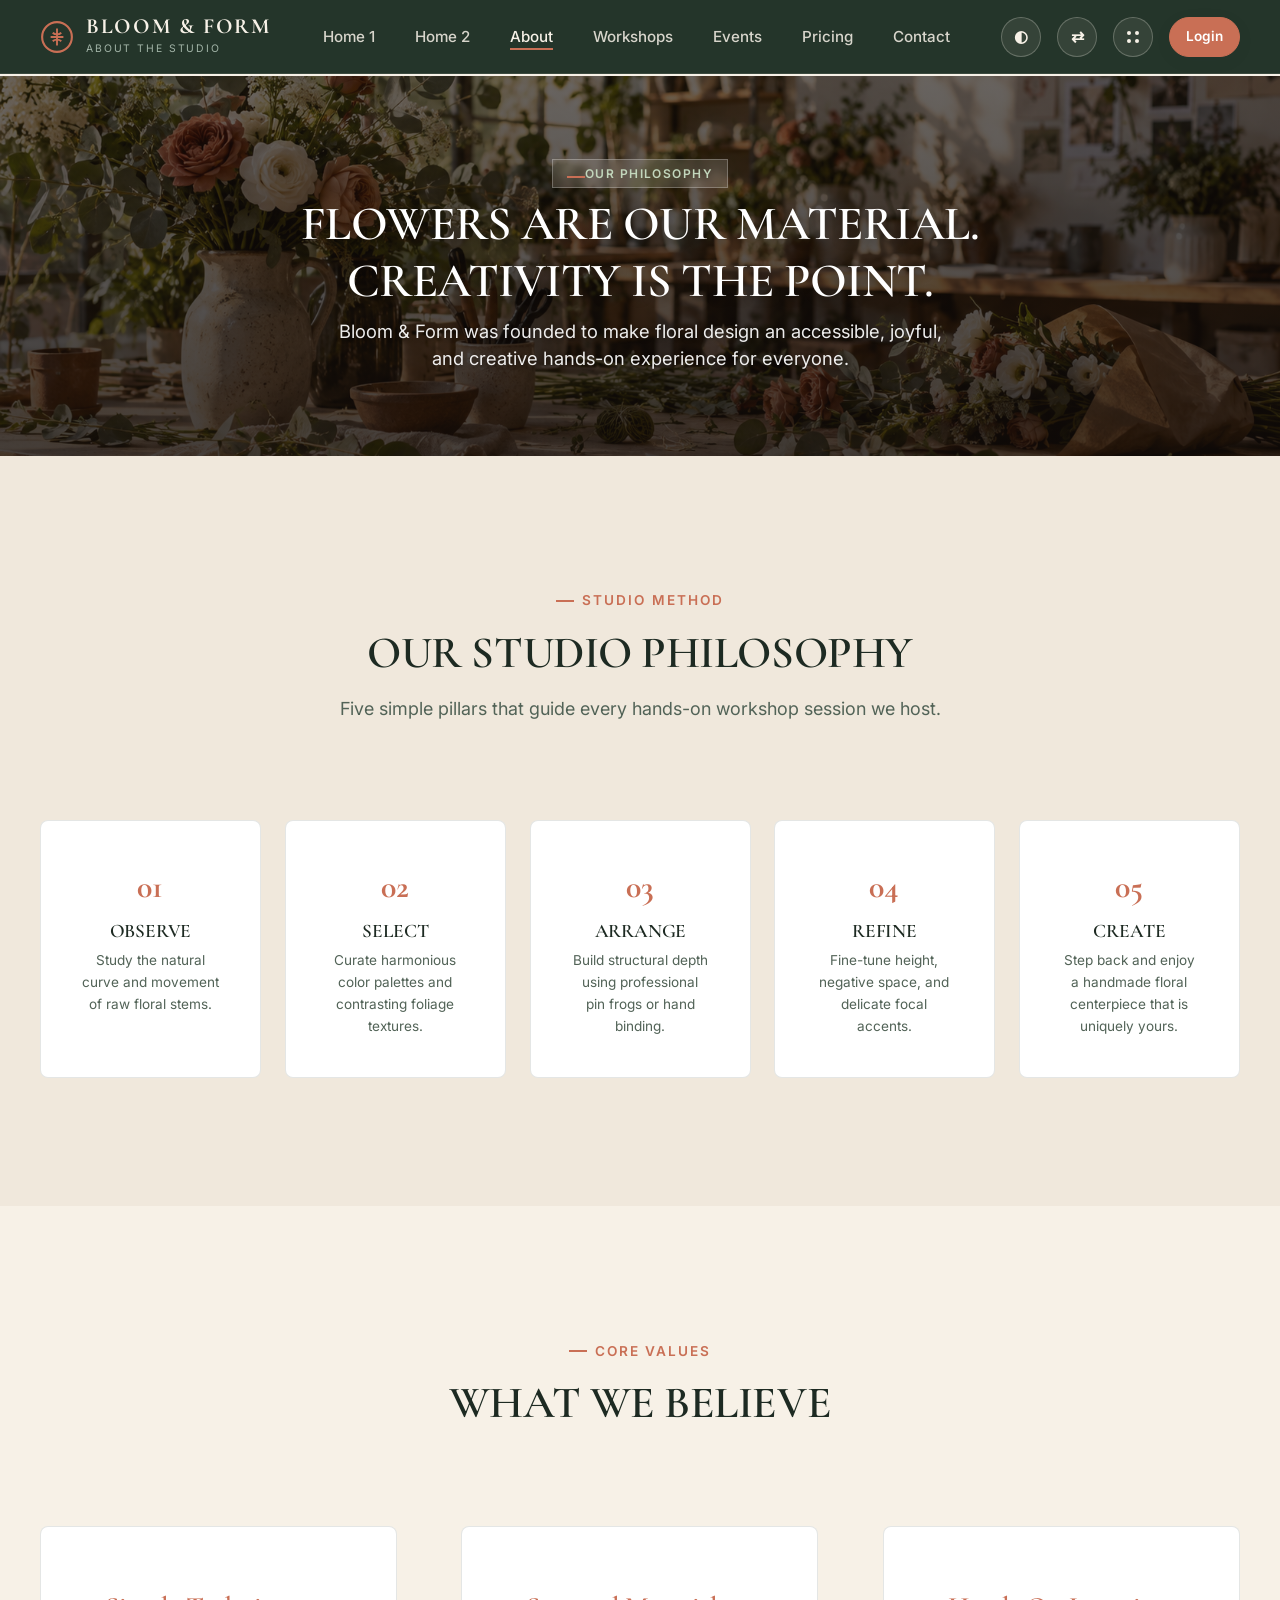
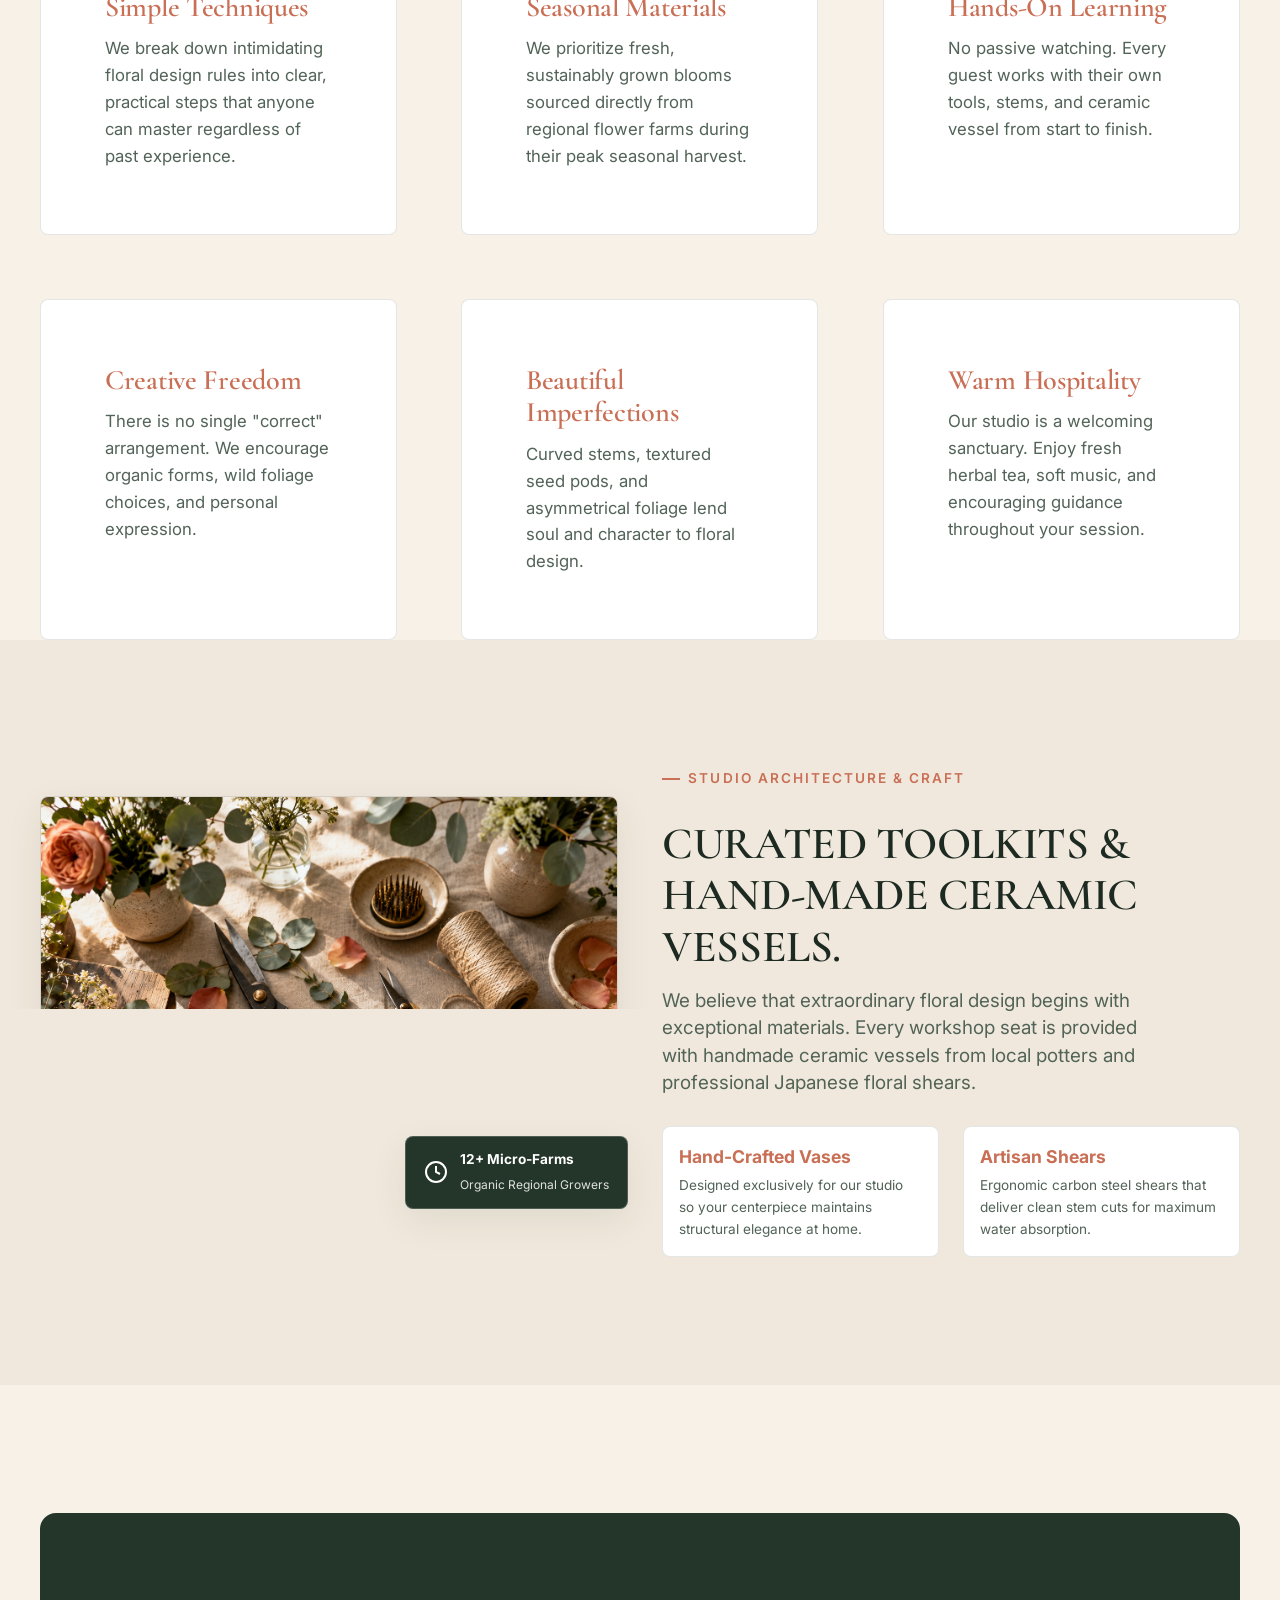
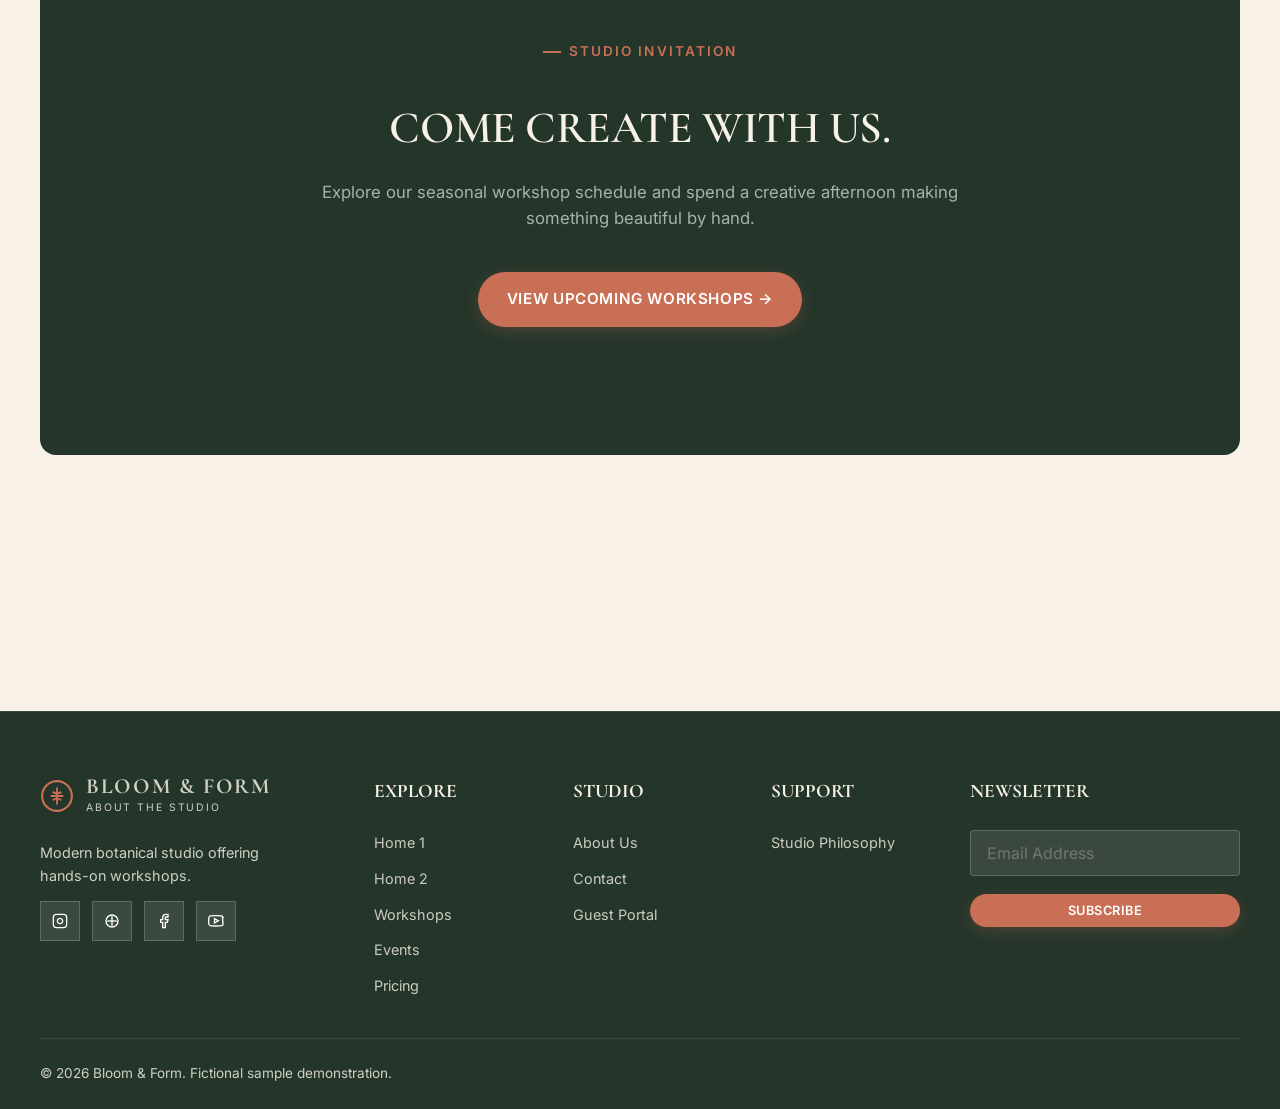
==== about.html @ cdd3ffc9 "Add Bloom & Form Floral Workshop project code" ====
<!DOCTYPE html>
<html lang="en" data-theme="light" dir="ltr">
<head>
  <meta charset="UTF-8">
  <meta name="viewport" content="width=device-width, initial-scale=1.0">
  <title>About Bloom & Form | Floral Design Studio</title>
  <meta name="description" content="Learn about Bloom & Form studio philosophy, our focus on seasonal materials, hands-on floral design, and creative mindfulness.">
  <link rel="icon" type="image/svg+xml" href="assets/images/favicon.svg">
  <link rel="stylesheet" href="assets/css/style.css">
</head>
<body>

  <!-- NAVBAR -->
  <header class="navbar">
    <div class="container nav-container">
      <a href="index.html" class="brand-logo">
        <svg class="logo-icon" viewBox="0 0 32 32" fill="none" xmlns="http://www.w3.org/2000/svg">
          <circle cx="16" cy="16" r="14" stroke="currentColor" stroke-width="2"/>
          <path d="M16 8V24M10 16H22M12 12C14 14 18 14 20 12M12 20C14 18 18 18 20 20" stroke="currentColor" stroke-width="1.8"/>
        </svg>
        <div class="brand-text"><span class="brand-name">BLOOM & FORM</span><span class="brand-descriptor">ABOUT THE STUDIO</span></div>
      </a>

      <nav>
        <ul class="nav-links">
          <li><a href="index.html" class="nav-link">Home 1</a></li>
          <li><a href="index2.html" class="nav-link">Home 2</a></li>
          <li><a href="about.html" class="nav-link active">About</a></li>
          <li><a href="upcoming-workshops.html" class="nav-link">Workshops</a></li>
          <li><a href="events.html" class="nav-link">Events</a></li>
          <li><a href="pricing.html" class="nav-link">Pricing</a></li>
          <li><a href="contact.html" class="nav-link">Contact</a></li>
        </ul>
      </nav>

      <div class="nav-actions">
        <button class="ctrl-btn js-theme-toggle" aria-label="Toggle Theme" title="Toggle Theme">
          <span>◐</span>
        </button>
        <button class="ctrl-btn js-rtl-toggle" aria-label="Toggle Direction" title="Toggle Direction">
          <span>⇄</span>
        </button>
        <a href="dashboard.html" class="ctrl-btn" aria-label="Dashboard" title="Dashboard">
          <svg width="16" height="16" viewBox="0 0 24 24" fill="currentColor"><circle cx="6" cy="6" r="3"/><circle cx="18" cy="6" r="3"/><circle cx="6" cy="18" r="3"/><circle cx="18" cy="18" r="3"/></svg>
        </a>
        <a href="login.html" class="nav-primary-cta" title="Login">
          <span>Login</span>
        </a>
      </div>

      <button class="mobile-hamburger" aria-label="Open Mobile Menu"><svg viewBox="0 0 24 24" fill="none" stroke="currentColor" stroke-width="2"><path d="M4 6h16M4 12h16M4 18h16"/></svg></button>
    </div>
  </header>

  <!-- MOBILE DRAWER -->
  <div class="mobile-drawer">
    <div class="drawer-header">
      <div class="brand-text"><span class="brand-name">BLOOM & FORM</span><span class="brand-descriptor">FLORAL WORKSHOPS</span></div>
      <button class="drawer-close-btn">✕</button>
    </div>
    <ul class="mobile-drawer-links">
      <li><a href="index.html" class="mobile-drawer-link">Home 1</a></li>
      <li><a href="index2.html" class="mobile-drawer-link">Home 2</a></li>
      <li><a href="about.html" class="mobile-drawer-link active">About</a></li>
      <li><a href="upcoming-workshops.html" class="mobile-drawer-link">Workshops</a></li>
      <li><a href="events.html" class="mobile-drawer-link">Events</a></li>
      <li><a href="pricing.html" class="mobile-drawer-link">Pricing</a></li>
      <li><a href="contact.html" class="mobile-drawer-link">Contact</a></li>
    </ul>
    <div class="drawer-controls">
      <a href="login.html" class="nav-primary-cta" style="width: 100%; text-align: center;">
        <span>Login</span>
      </a>
      <div class="ctrl-group">
        <button class="ctrl-btn js-theme-toggle" aria-label="Toggle Theme" title="Toggle Theme"><span>◐</span></button>
        <button class="ctrl-btn js-rtl-toggle" aria-label="Toggle Direction" title="Toggle Direction"><span>⇄</span></button>
        <a href="dashboard.html" class="ctrl-btn" aria-label="Dashboard" title="Dashboard">
          <svg width="16" height="16" viewBox="0 0 24 24" fill="currentColor"><circle cx="6" cy="6" r="3"/><circle cx="18" cy="6" r="3"/><circle cx="6" cy="18" r="3"/><circle cx="18" cy="18" r="3"/></svg>
        </a>
      </div>
    </div>
  </div>

  <main>
    <!-- SECTION 01 — HERO -->
    <section class="inner-hero" style="background-image: url('assets/images/1.png');">
      <div class="container">
        <span class="section-tag">OUR PHILOSOPHY</span>
        <h1>FLOWERS ARE OUR MATERIAL.<br>CREATIVITY IS THE POINT.</h1>
        <p>
          Bloom & Form was founded to make floral design an accessible, joyful, and creative hands-on experience for everyone.
        </p>
      </div>
    </section>

    <!-- SECTION 02 — STUDIO PHILOSOPHY PROCESS -->
    <section class="section-padding" style="background-color: var(--bg-surface-elevated);">
      <div class="container">
        <div class="section-header center-align">
          <span class="section-tag">STUDIO METHOD</span>
          <h2>OUR STUDIO PHILOSOPHY</h2>
          <p>Five simple pillars that guide every hands-on workshop session we host.</p>
        </div>

        <div class="grid-5" style="margin-top: var(--space-xl);">
          <div class="hover-petal-card" style="background: var(--bg-surface); padding: var(--space-lg); border-radius: var(--radius-md); text-align: center; border: 1px solid var(--border-color);">
            <div style="font-family: var(--font-serif); font-size: 2rem; color: var(--terracotta-bloom); font-weight: bold;">01</div>
            <h4 style="margin-block: 8px;">OBSERVE</h4>
            <p style="font-size: 0.85rem;">Study the natural curve and movement of raw floral stems.</p>
          </div>

          <div class="hover-petal-card" style="background: var(--bg-surface); padding: var(--space-lg); border-radius: var(--radius-md); text-align: center; border: 1px solid var(--border-color);">
            <div style="font-family: var(--font-serif); font-size: 2rem; color: var(--terracotta-bloom); font-weight: bold;">02</div>
            <h4 style="margin-block: 8px;">SELECT</h4>
            <p style="font-size: 0.85rem;">Curate harmonious color palettes and contrasting foliage textures.</p>
          </div>

          <div class="hover-petal-card" style="background: var(--bg-surface); padding: var(--space-lg); border-radius: var(--radius-md); text-align: center; border: 1px solid var(--border-color);">
            <div style="font-family: var(--font-serif); font-size: 2rem; color: var(--terracotta-bloom); font-weight: bold;">03</div>
            <h4 style="margin-block: 8px;">ARRANGE</h4>
            <p style="font-size: 0.85rem;">Build structural depth using professional pin frogs or hand binding.</p>
          </div>

          <div class="hover-petal-card" style="background: var(--bg-surface); padding: var(--space-lg); border-radius: var(--radius-md); text-align: center; border: 1px solid var(--border-color);">
            <div style="font-family: var(--font-serif); font-size: 2rem; color: var(--terracotta-bloom); font-weight: bold;">04</div>
            <h4 style="margin-block: 8px;">REFINE</h4>
            <p style="font-size: 0.85rem;">Fine-tune height, negative space, and delicate focal accents.</p>
          </div>

          <div class="hover-petal-card" style="background: var(--bg-surface); padding: var(--space-lg); border-radius: var(--radius-md); text-align: center; border: 1px solid var(--border-color);">
            <div style="font-family: var(--font-serif); font-size: 2rem; color: var(--terracotta-bloom); font-weight: bold;">05</div>
            <h4 style="margin-block: 8px;">CREATE</h4>
            <p style="font-size: 0.85rem;">Step back and enjoy a handmade floral centerpiece that is uniquely yours.</p>
          </div>
        </div>
      </div>
    </section>

    <!-- SECTION 03 — WHAT WE BELIEVE -->
    <section class="section-padding">
      <div class="container">
        <div class="section-header center-align">
          <span class="section-tag">CORE VALUES</span>
          <h2>WHAT WE BELIEVE</h2>
        </div>

        <div class="grid-3">
          <div class="hover-petal-card" style="background: var(--bg-surface); padding: var(--space-xl); border-radius: var(--radius-md); border: 1px solid var(--border-color);">
            <h3 style="color: var(--terracotta-bloom); margin-bottom: 12px;">Simple Techniques</h3>
            <p>We break down intimidating floral design rules into clear, practical steps that anyone can master regardless of past experience.</p>
          </div>

          <div class="hover-petal-card" style="background: var(--bg-surface); padding: var(--space-xl); border-radius: var(--radius-md); border: 1px solid var(--border-color);">
            <h3 style="color: var(--terracotta-bloom); margin-bottom: 12px;">Seasonal Materials</h3>
            <p>We prioritize fresh, sustainably grown blooms sourced directly from regional flower farms during their peak seasonal harvest.</p>
          </div>

          <div class="hover-petal-card" style="background: var(--bg-surface); padding: var(--space-xl); border-radius: var(--radius-md); border: 1px solid var(--border-color);">
            <h3 style="color: var(--terracotta-bloom); margin-bottom: 12px;">Hands-On Learning</h3>
            <p>No passive watching. Every guest works with their own tools, stems, and ceramic vessel from start to finish.</p>
          </div>

          <div class="hover-petal-card" style="background: var(--bg-surface); padding: var(--space-xl); border-radius: var(--radius-md); border: 1px solid var(--border-color);">
            <h3 style="color: var(--terracotta-bloom); margin-bottom: 12px;">Creative Freedom</h3>
            <p>There is no single "correct" arrangement. We encourage organic forms, wild foliage choices, and personal expression.</p>
          </div>

          <div class="hover-petal-card" style="background: var(--bg-surface); padding: var(--space-xl); border-radius: var(--radius-md); border: 1px solid var(--border-color);">
            <h3 style="color: var(--terracotta-bloom); margin-bottom: 12px;">Beautiful Imperfections</h3>
            <p>Curved stems, textured seed pods, and asymmetrical foliage lend soul and character to floral design.</p>
          </div>

          <div class="hover-petal-card" style="background: var(--bg-surface); padding: var(--space-xl); border-radius: var(--radius-md); border: 1px solid var(--border-color);">
            <h3 style="color: var(--terracotta-bloom); margin-bottom: 12px;">Warm Hospitality</h3>
            <p>Our studio is a welcoming sanctuary. Enjoy fresh herbal tea, soft music, and encouraging guidance throughout your session.</p>
          </div>
        </div>
      </div>
    <!-- ABOUT UNIQUE SECTION — ARTISAN TOOLKIT & LOCAL HARVEST LAB -->
    <section class="section-padding" style="background-color: var(--bg-surface-elevated);">
      <div class="container hero-grid" style="align-items: center;">
        <div class="hero-image-wrapper" style="position: relative;">
          <div class="hero-image-frame image-leaf-container hover-petal-card">
            <img src="assets/images/2.png" alt="Botanical artisan toolkit and ceramics">
          </div>
          <div class="hero-badge-float float-badge-anim" style="bottom: 20px; top: auto; inset-inline-end: -10px; inset-inline-start: auto; background: var(--botanical-deep); color: #FFF; border: 1px solid rgba(255,255,255,0.2);">
            <svg width="24" height="24" viewBox="0 0 24 24" fill="none" stroke="currentColor" stroke-width="2"><circle cx="12" cy="12" r="10"/><path d="M12 6v6l4 2"/></svg>
            <div>
              <strong style="display: block; font-size: 0.85rem;">12+ Micro-Farms</strong>
              <span style="font-size: 0.75rem; opacity: 0.85;">Organic Regional Growers</span>
            </div>
          </div>
        </div>
        <div class="hero-content">
          <span class="section-tag" style="color: var(--terracotta-bloom);">STUDIO ARCHITECTURE & CRAFT</span>
          <h2>CURATED TOOLKITS & HAND-MADE CERAMIC VESSELS.</h2>
          <p class="hero-supporting">
            We believe that extraordinary floral design begins with exceptional materials. Every workshop seat is provided with handmade ceramic vessels from local potters and professional Japanese floral shears.
          </p>
          <div style="display: grid; grid-template-columns: 1fr 1fr; gap: var(--space-md); margin-top: var(--space-sm);">
            <div style="background: var(--bg-surface); padding: 16px; border-radius: var(--radius-md); border: 1px solid var(--border-color);" class="hover-petal-card">
              <strong style="color: var(--terracotta-bloom); font-size: 1.1rem; display: block; margin-bottom: 4px;">Hand-Crafted Vases</strong>
              <p style="font-size: 0.85rem; margin: 0;">Designed exclusively for our studio so your centerpiece maintains structural elegance at home.</p>
            </div>
            <div style="background: var(--bg-surface); padding: 16px; border-radius: var(--radius-md); border: 1px solid var(--border-color);" class="hover-petal-card">
              <strong style="color: var(--terracotta-bloom); font-size: 1.1rem; display: block; margin-bottom: 4px;">Artisan Shears</strong>
              <p style="font-size: 0.85rem; margin: 0;">Ergonomic carbon steel shears that deliver clean stem cuts for maximum water absorption.</p>
            </div>
          </div>
        </div>
      </div>
    </section>

    <!-- SECTION 04 — CTA -->
    <section class="section-padding">
      <div class="container">
        <div class="final-cta-section">
          <div class="final-cta-content">
            <span class="section-tag" style="color: var(--terracotta-bloom);">STUDIO INVITATION</span>
            <h2>COME CREATE WITH US.</h2>
            <p>Explore our seasonal workshop schedule and spend a creative afternoon making something beautiful by hand.</p>
            <a href="upcoming-workshops.html" class="btn btn-primary" style="margin-top: var(--space-sm);">
              VIEW UPCOMING WORKSHOPS →
            </a>
          </div>
        </div>
      </div>
    </section>
  </main>

  <!-- FOOTER -->
  <footer class="footer">
    <div class="container">
      <div class="footer-grid">
        <div class="footer-col">
          <a href="index.html" class="brand-logo" style="margin-bottom: var(--space-md);">
            <svg class="logo-icon" viewBox="0 0 32 32" fill="none" xmlns="http://www.w3.org/2000/svg">
              <circle cx="16" cy="16" r="14" stroke="currentColor" stroke-width="2"/>
              <path d="M16 8V24M10 16H22M12 12C14 14 18 14 20 12M12 20C14 18 18 18 20 20" stroke="currentColor" stroke-width="1.8"/>
            </svg>
            <div class="brand-text"><span class="brand-name">BLOOM & FORM</span><span class="brand-descriptor">ABOUT THE STUDIO</span></div>
          </a>
          <p style="color: var(--text-inverse-muted); font-size: 0.9rem; margin-bottom: 14px;">Modern botanical studio offering hands-on workshops.</p>
          <div class="social-links-grid">
            <a href="#" class="social-icon-btn" aria-label="Instagram" title="Instagram" style="background: rgba(255,255,255,0.1); border-color: rgba(255,255,255,0.2); color: #fff;">
              <svg width="16" height="16" viewBox="0 0 24 24" fill="none" stroke="currentColor" stroke-width="2"><rect x="2" y="2" width="20" height="20" rx="5" ry="5"/><path d="M16 11.37A4 4 0 1 1 12.63 8 4 4 0 0 1 16 11.37z"/><line x1="17.5" y1="6.5" x2="17.51" y2="6.5"/></svg>
            </a>
            <a href="#" class="social-icon-btn" aria-label="Pinterest" title="Pinterest" style="background: rgba(255,255,255,0.1); border-color: rgba(255,255,255,0.2); color: #fff;">
              <svg width="16" height="16" viewBox="0 0 24 24" fill="none" stroke="currentColor" stroke-width="2"><line x1="12" y1="5" x2="12" y2="19"/><path d="M5 12h14"/><circle cx="12" cy="12" r="9"/></svg>
            </a>
            <a href="#" class="social-icon-btn" aria-label="Facebook" title="Facebook" style="background: rgba(255,255,255,0.1); border-color: rgba(255,255,255,0.2); color: #fff;">
              <svg width="16" height="16" viewBox="0 0 24 24" fill="none" stroke="currentColor" stroke-width="2"><path d="M18 2h-3a5 5 0 0 0-5 5v3H7v4h3v8h4v-8h3l1-4h-4V7a1 1 0 0 1 1-1h3z"/></svg>
            </a>
            <a href="#" class="social-icon-btn" aria-label="YouTube" title="YouTube" style="background: rgba(255,255,255,0.1); border-color: rgba(255,255,255,0.2); color: #fff;">
              <svg width="16" height="16" viewBox="0 0 24 24" fill="none" stroke="currentColor" stroke-width="2"><path d="M22.54 6.42a2.78 2.78 0 0 0-1.94-2C18.88 4 12 4 12 4s-6.88 0-8.6.46a2.78 2.78 0 0 0-1.94 2A29 29 0 0 0 1 11.75a29 29 0 0 0 .46 5.33A2.78 2.78 0 0 0 3.4 19c1.72.46 8.6.46 8.6.46s6.88 0 8.6-.46a2.78 2.78 0 0 0 1.94-2 29 29 0 0 0-.46-5.25 29 29 0 0 0-.46-5.33z"/><polygon points="9.75 15.02 15.5 11.75 9.75 8.48 9.75 15.02"/></svg>
            </a>
          </div>
        </div>
        <div class="footer-col">
          <h5>EXPLORE</h5>
          <ul class="footer-links">
            <li><a href="index.html">Home 1</a></li>
            <li><a href="index2.html">Home 2</a></li>
            <li><a href="upcoming-workshops.html">Workshops</a></li>
            <li><a href="events.html">Events</a></li>
            <li><a href="pricing.html">Pricing</a></li>
          </ul>
        </div>
        <div class="footer-col">
          <h5>STUDIO</h5>
          <ul class="footer-links">
            <li><a href="about.html">About Us</a></li>
            <li><a href="contact.html">Contact</a></li>
            <li><a href="login.html">Guest Portal</a></li>
          </ul>
        </div>
        <div class="footer-col">
          <h5>SUPPORT</h5>
          <ul class="footer-links">
            <li><a href="about.html">Studio Philosophy</a></li>
          </ul>
        </div>
        <div class="footer-col">
          <h5>NEWSLETTER</h5>
          <form class="newsletter-form" onsubmit="event.preventDefault(); showToast('Subscribed!');">
            <input type="email" class="form-control" placeholder="Email Address" required style="background: rgba(247,241,231,0.1); color: var(--petal-cream); border-color: rgba(247,241,231,0.2);">
            <button type="submit" class="btn btn-primary" style="padding: 8px 16px; margin-top: 8px; font-size: 0.8rem;">SUBSCRIBE</button>
          </form>
        </div>
      </div>
      <div class="footer-bottom">
        <span>© 2026 Bloom & Form. Fictional sample demonstration.</span>
      </div>
    </div>
  </footer>

  <script src="assets/js/main.js"></script>
</body>
</html>
---- assets/css/style.css ----
/* ==========================================================================
   BLOOM & FORM — FLORAL DESIGN WORKSHOPS
   Public Website Stylesheet (assets/css/style.css)
   Colors:
     Botanical Deep:   #24352A
     Petal Cream:      #F7F1E7
     Terracotta Bloom: #C96F55
   ========================================================================== */

@import url('https://fonts.googleapis.com/css2?family=Cormorant+Garamond:ital,wght@0,400;0,500;0,600;0,700;1,400;1,600&family=Inter:wght@300;400;500;600;700&display=swap');

:root {
  /* Brand Core Palette (Max 3 Primary Colors) */
  --botanical-deep: #24352A;
  --petal-cream: #F7F1E7;
  --terracotta-bloom: #C96F55;
  --terracotta-hover: #b55d44;
  --terracotta-light: rgba(201, 111, 85, 0.12);

  /* Light Theme Defaults */
  --bg-primary: var(--petal-cream);
  --bg-surface: #FFFFFF;
  --bg-surface-elevated: #F0E8DC;
  --bg-dark-section: var(--botanical-deep);
  --text-main: #1D2A22;
  --text-muted: #526357;
  --text-inverse: var(--petal-cream);
  --text-inverse-muted: #A3B5A8;
  --border-color: rgba(36, 53, 42, 0.12);
  --border-focus: var(--terracotta-bloom);
  --hero-bg-overlay-1: rgba(247, 241, 231, 0.45);
  --hero-bg-overlay-2: rgba(247, 241, 231, 0.70);

  /* Typography */
  --font-serif: 'Cormorant Garamond', Georgia, serif;
  --font-sans: 'Inter', -apple-system, BlinkMacSystemFont, sans-serif;

  /* Global Spacing Token System */
  --space-xs: 8px;
  --space-sm: 16px;
  --space-md: 24px;
  --space-lg: 40px;
  --space-xl: 64px;
  --space-2xl: 96px;
  --space-3xl: 128px;

  /* Container Math */
  --container-max: 1320px;
  --container-pad: 40px;

  /* Transitions & Shadows */
  --transition-fast: 0.2s cubic-bezier(0.16, 1, 0.3, 1);
  --transition-smooth: 0.4s cubic-bezier(0.16, 1, 0.3, 1);
  --transition-spring: 0.5s cubic-bezier(0.34, 1.56, 0.64, 1);
  --shadow-sm: 0 4px 20px rgba(36, 53, 42, 0.04);
  --shadow-md: 0 12px 36px rgba(36, 53, 42, 0.08);
  --shadow-lg: 0 24px 60px rgba(36, 53, 42, 0.12);

  /* Radius */
  --radius-sm: 4px;
  --radius-md: 8px;
  --radius-lg: 16px;
  --radius-pill: 9999px;
}

/* Dark Theme Overrides */
[data-theme="dark"] {
  --bg-primary: #17231B;
  --bg-surface: #1E2E24;
  --bg-surface-elevated: #283C2F;
  --bg-dark-section: #111A14;
  --text-main: #F2ECE1;
  --text-muted: #9BB0A1;
  --text-inverse: #17231B;
  --text-inverse-muted: #C5D8CC;
  --border-color: rgba(247, 241, 231, 0.14);
}

/* Reset & Box Sizing */
*, *::before, *::after {
  box-sizing: border-box;
  margin: 0;
  padding: 0;
}

html {
  scroll-behavior: smooth;
  font-size: 16px;
  -webkit-text-size-adjust: 100%;
  overflow-x: hidden !important;
  width: 100%;
  max-width: 100%;
}

body {
  font-family: var(--font-sans);
  background-color: var(--bg-primary);
  color: var(--text-main);
  line-height: 1.6;
  overflow-x: hidden !important;
  width: 100%;
  max-width: 100%;
  position: relative;
  transition: background-color var(--transition-smooth), color var(--transition-smooth);
  -webkit-font-smoothing: antialiased;
  padding-top: 76px;
}

body.login-page-body,
body.dashboard-body {
  padding-top: 0 !important;
}

/* Reduced Motion */
@media (prefers-reduced-motion: reduce) {
  *, *::before, *::after {
    animation-duration: 0.01ms !important;
    animation-iteration-count: 1 !important;
    transition-duration: 0.01ms !important;
    scroll-behavior: auto !important;
  }
}

/* ==========================================================================
   GLOBAL CONTAINER & LAYOUT
   ========================================================================== */

.container {
  max-width: var(--container-max);
  width: calc(100% - 80px);
  margin-inline: auto;
}

@media (max-width: 1024px) {
  .container {
    width: calc(100% - 48px);
  }
}

@media (max-width: 480px) {
  .container {
    width: calc(100% - 32px);
  }
}

/* Typography Base */
h1, h2, h3, h4, .serif-font {
  font-family: var(--font-serif);
  font-weight: 600;
  line-height: 1.15;
  letter-spacing: -0.01em;
}

h1 { font-size: clamp(2.25rem, 5vw, 4.5rem); }
h2 { font-size: clamp(1.85rem, 3.5vw, 3.25rem); }
h3 { font-size: clamp(1.35rem, 2.2vw, 2rem); }
h4 { font-size: clamp(1.1rem, 1.5vw, 1.4rem); }

p {
  color: var(--text-muted);
  font-size: 1.05rem;
}

a {
  color: inherit;
  text-decoration: none;
}

img {
  max-width: 100%;
  height: auto;
  display: block;
  object-fit: cover;
}

/* Section Wrapper */
.section-padding {
  padding-block: var(--space-3xl);
}

@media (max-width: 768px) {
  .section-padding {
    padding-block: var(--space-xl);
  }
}

/* Section Header Component */
.section-header {
  margin-bottom: var(--space-2xl);
  max-width: 680px;
}

.section-header.center-align {
  margin-inline: auto;
  text-align: center;
}

.section-tag {
  display: inline-flex;
  align-items: center;
  gap: var(--space-xs);
  color: var(--terracotta-bloom);
  font-family: var(--font-sans);
  font-size: 0.85rem;
  font-weight: 600;
  text-transform: uppercase;
  letter-spacing: 0.15em;
  margin-bottom: var(--space-sm);
}

.section-tag::before {
  content: "";
  display: inline-block;
  width: 18px;
  height: 2px;
  background-color: var(--terracotta-bloom);
}

.section-header p {
  margin-top: var(--space-sm);
  font-size: 1.125rem;
}

/* ==========================================================================
   RESPONSIVE GRID UTILITIES
   ========================================================================== */

.grid-2 {
  display: grid;
  grid-template-columns: repeat(2, 1fr);
  gap: var(--space-xl);
}

.grid-3 {
  display: grid;
  grid-template-columns: repeat(3, 1fr);
  gap: var(--space-xl);
}

.grid-4 {
  display: grid;
  grid-template-columns: repeat(4, 1fr);
  gap: var(--space-lg);
}

.grid-5 {
  display: grid;
  grid-template-columns: repeat(5, 1fr);
  gap: var(--space-md);
}

/* Tablet Viewports (601px - 1024px) */
@media (min-width: 601px) and (max-width: 1024px) {
  .grid-2,
  .grid-3,
  .grid-4,
  .grid-5,
  .workshops-grid,
  .events-grid,
  .features-grid,
  .pricing-grid,
  .team-grid,
  .palette-grid {
    display: grid !important;
    grid-template-columns: repeat(2, 1fr) !important;
    gap: var(--space-xl) !important;
  }

  /* Centered leftover odd card rule with identical sizing across all public pages */
  .grid-2 > *:last-child:nth-child(odd),
  .grid-3 > *:last-child:nth-child(odd),
  .grid-4 > *:last-child:nth-child(odd),
  .grid-5 > *:last-child:nth-child(odd),
  .workshops-grid > *:last-child:nth-child(odd),
  .events-grid > *:last-child:nth-child(odd),
  .features-grid > *:last-child:nth-child(odd),
  .pricing-grid > *:last-child:nth-child(odd),
  .team-grid > *:last-child:nth-child(odd),
  .palette-grid > *:last-child:nth-child(odd) {
    grid-column: 1 / -1 !important;
    width: calc(50% - (var(--space-xl, 24px) / 2)) !important;
    max-width: calc(50% - (var(--space-xl, 24px) / 2)) !important;
    margin-inline: auto !important;
    justify-self: center !important;
  }
}

/* Small Mobile Only Viewports (<= 600px) */
@media (max-width: 600px) {
  .grid-2,
  .grid-3,
  .grid-4,
  .grid-5,
  .workshops-grid,
  .events-grid,
  .features-grid,
  .pricing-grid,
  .team-grid {
    display: grid !important;
    grid-template-columns: 1fr !important;
    gap: var(--space-md) !important;
  }

  .grid-2 > *,
  .grid-3 > *,
  .grid-4 > *,
  .grid-5 > *,
  .workshops-grid > *,
  .events-grid > *,
  .features-grid > *,
  .pricing-grid > *,
  .team-grid > * {
    grid-column: auto !important;
    max-width: 100% !important;
    width: 100% !important;
    margin-inline: 0 !important;
  }
}


/* ==========================================================================
   UNIQUE BOTANICAL HOVER ANIMATIONS
   ========================================================================== */

/* 1. Botanical Underline Stem Draw */
.hover-stem-link {
  position: relative;
  display: inline-flex;
  align-items: center;
  gap: 8px;
  color: var(--text-main);
  font-weight: 500;
  transition: color var(--transition-fast);
}

.hover-stem-link::after {
  content: '';
  position: absolute;
  bottom: -4px;
  inset-inline-start: 0;
  width: 0%;
  height: 2px;
  background-color: var(--terracotta-bloom);
  transition: width var(--transition-smooth);
}

.hover-stem-link:hover::after {
  width: 100%;
}

.hover-stem-link .arrow-icon {
  transition: transform var(--transition-smooth);
}

.hover-stem-link:hover .arrow-icon {
  transform: translateX(6px);
}

[dir="rtl"] .hover-stem-link:hover .arrow-icon {
  transform: translateX(-6px);
}

/* 2. Floating Petal Card Animation */
.hover-petal-card {
  transition: transform var(--transition-smooth), box-shadow var(--transition-smooth), border-color var(--transition-smooth);
  will-change: transform;
}

.hover-petal-card:hover {
  transform: translateY(-8px) rotate(-0.3deg);
  box-shadow: var(--shadow-md);
  border-color: rgba(201, 111, 85, 0.4);
}

/* 3. Image Leaf Morphing Zoom */
.image-leaf-container {
  overflow: hidden;
  border-radius: var(--radius-sm);
  transition: border-radius var(--transition-smooth);
}

.image-leaf-container img {
  transition: transform 0.6s cubic-bezier(0.16, 1, 0.3, 1);
  width: 100%;
  height: 100%;
  object-fit: cover;
}

.image-leaf-container:hover {
  border-radius: 4px 32px 4px 32px;
}

.image-leaf-container:hover img {
  transform: scale(1.05);
}

/* 4. Terracotta Primary Button */
.btn {
  display: inline-flex;
  align-items: center;
  justify-content: center;
  gap: 10px;
  padding: 14px 28px;
  font-family: var(--font-sans);
  font-size: 0.95rem;
  font-weight: 600;
  letter-spacing: 0.04em;
  text-transform: uppercase;
  border-radius: var(--radius-pill);
  border: 1px solid transparent;
  cursor: pointer;
  transition: all var(--transition-smooth);
  text-decoration: none;
  white-space: nowrap;
}

.btn-primary {
  background-color: var(--terracotta-bloom);
  color: #FFFFFF;
  box-shadow: 0 4px 16px rgba(201, 111, 85, 0.25);
}

.btn-primary:hover {
  background-color: var(--terracotta-hover);
  transform: translateY(-2px);
  box-shadow: 0 8px 24px rgba(201, 111, 85, 0.35);
}

.btn-secondary {
  background-color: transparent;
  color: var(--text-main);
  border-color: var(--border-color);
}

.btn-secondary:hover {
  background-color: var(--bg-surface-elevated);
  border-color: var(--text-main);
  transform: translateY(-2px);
}

.btn-outline-cream {
  background-color: transparent;
  color: var(--petal-cream);
  border-color: rgba(247, 241, 231, 0.3);
}

.btn-outline-cream:hover {
  background-color: rgba(247, 241, 231, 0.1);
  border-color: var(--petal-cream);
}

.btn .btn-arrow {
  transition: transform var(--transition-smooth);
}

.btn:hover .btn-arrow {
  transform: translateX(4px);
}

[dir="rtl"] .btn:hover .btn-arrow {
  transform: translateX(-4px);
}

/* ==========================================================================
   NAVBAR & HEADER
   ========================================================================== */

.navbar {
  position: fixed !important;
  top: 0 !important;
  inset-inline-start: 0 !important;
  inset-inline-end: 0 !important;
  width: 100% !important;
  max-width: 100% !important;
  z-index: 1000 !important;
  background-color: var(--botanical-deep) !important;
  color: var(--petal-cream);
  padding-block: 16px;
  transition: padding var(--transition-smooth), background-color var(--transition-smooth), box-shadow var(--transition-smooth);
  border-bottom: 1px solid rgba(247, 241, 231, 0.1);
  box-sizing: border-box !important;
}

.navbar.scrolled {
  padding-block: 10px;
  box-shadow: 0 10px 30px rgba(0, 0, 0, 0.35);
  background-color: var(--botanical-deep) !important;
}

.nav-container {
  display: flex;
  align-items: center;
  justify-content: space-between;
}

/* Logo */
.brand-logo {
  display: flex;
  align-items: center;
  gap: 12px;
  color: var(--petal-cream);
}

.logo-icon {
  width: 34px;
  height: 34px;
  color: var(--terracotta-bloom);
}

.brand-text {
  display: flex;
  flex-direction: column;
}

.brand-name {
  font-family: var(--font-serif);
  font-size: 1.35rem;
  font-weight: 700;
  letter-spacing: 0.08em;
  line-height: 1;
}

.brand-descriptor {
  font-size: 0.65rem;
  letter-spacing: 0.18em;
  text-transform: uppercase;
  color: #A3B5A8;
  margin-top: 3px;
}

/* Desktop Menu Links */
.nav-links {
  display: flex;
  align-items: center;
  gap: var(--space-lg);
  list-style: none;
}

.nav-link {
  color: rgba(247, 241, 231, 0.85);
  font-size: 0.95rem;
  font-weight: 500;
  transition: color var(--transition-fast);
  position: relative;
  padding-block: 4px;
}

.nav-link::after {
  content: '';
  position: absolute;
  bottom: 0;
  inset-inline-start: 0;
  width: 0%;
  height: 2px;
  background-color: var(--terracotta-bloom);
  transition: width var(--transition-smooth);
}

.nav-link:hover, .nav-link.active {
  color: var(--petal-cream);
}

.nav-link:hover::after, .nav-link.active::after {
  width: 100%;
}

/* Nav Actions */
.nav-actions {
  display: flex;
  align-items: center;
  gap: var(--space-sm, 10px);
}

/* Quick Control Toggle Buttons (Theme & RTL Icon Buttons) */
.ctrl-btn {
  background: rgba(247, 241, 231, 0.08);
  border: 1px solid rgba(247, 241, 231, 0.25);
  color: var(--petal-cream);
  width: 40px;
  height: 40px;
  min-width: 40px;
  padding: 0;
  border-radius: var(--radius-pill);
  font-size: 1rem;
  font-weight: 600;
  cursor: pointer;
  display: inline-flex;
  align-items: center;
  justify-content: center;
  transition: all var(--transition-fast);
  box-sizing: border-box;
  text-decoration: none;
}

.ctrl-btn svg {
  width: 16px;
  height: 16px;
  display: block;
}

.ctrl-btn:hover {
  background-color: rgba(247, 241, 231, 0.18);
  border-color: var(--terracotta-bloom);
  color: var(--terracotta-bloom);
  transform: translateY(-1px);
}

[data-theme="light"] .dashboard-topbar .ctrl-btn {
  color: var(--text-main, #2C3531);
  border-color: var(--border-color, rgba(44, 53, 49, 0.2));
  background: rgba(44, 53, 49, 0.05);
}

[data-theme="light"] .dashboard-topbar .ctrl-btn:hover {
  background-color: rgba(201, 111, 85, 0.1);
  border-color: var(--terracotta-bloom);
  color: var(--terracotta-bloom);
}

/* Primary CTA Button (Guest Portal / Dashboard) */
.nav-primary-cta {
  height: 40px;
  min-height: 40px;
  padding: 0 16px;
  background-color: var(--terracotta-bloom);
  color: #FFFFFF !important;
  border: 1px solid var(--terracotta-bloom);
  border-radius: var(--radius-pill);
  font-size: 0.85rem;
  font-weight: 600;
  display: inline-flex;
  align-items: center;
  justify-content: center;
  gap: 8px;
  text-decoration: none;
  transition: all var(--transition-fast);
  box-sizing: border-box;
  box-shadow: var(--shadow-sm);
  white-space: nowrap;
}

.nav-primary-cta:hover {
  background-color: var(--terracotta-dark, #a8523b);
  border-color: var(--terracotta-dark, #a8523b);
  transform: translateY(-1px);
  box-shadow: var(--shadow-md);
  color: #FFFFFF !important;
}

.nav-primary-cta svg {
  width: 16px;
  height: 16px;
  flex-shrink: 0;
}

/* Mobile Hamburger Toggle */
.mobile-hamburger {
  display: none;
  background: none;
  border: none;
  color: var(--petal-cream);
  cursor: pointer;
  padding: 6px;
  z-index: 1100;
}

.mobile-hamburger svg {
  width: 28px;
  height: 28px;
  display: block;
}

/* Mobile Off-Canvas Menu Drawer Backdrop */
.drawer-backdrop {
  position: fixed;
  inset: 0;
  background-color: rgba(18, 25, 20, 0.65);
  backdrop-filter: blur(4px);
  -webkit-backdrop-filter: blur(4px);
  z-index: 1040;
  opacity: 0;
  visibility: hidden;
  transition: opacity 0.3s ease, visibility 0.3s ease;
  pointer-events: none;
}

.drawer-backdrop.open {
  opacity: 1;
  visibility: visible;
  pointer-events: auto;
}

/* Mobile Off-Canvas Menu Drawer (Slide out from right) */
.mobile-drawer {
  position: fixed;
  top: 0;
  bottom: 0;
  inset-inline-end: 0;
  inset-inline-start: auto;
  width: 320px;
  max-width: 85vw;
  height: 100vh;
  background-color: var(--botanical-deep);
  color: var(--petal-cream);
  z-index: 1050;
  display: flex;
  flex-direction: column;
  padding: 24px 20px;
  transform: translateX(100%);
  transition: transform 0.35s cubic-bezier(0.16, 1, 0.3, 1), visibility 0.35s ease;
  overflow-y: auto;
  overflow-x: hidden;
  visibility: hidden;
  pointer-events: none;
  box-shadow: -8px 0 32px rgba(0, 0, 0, 0.45);
  border-inline-start: 1px solid rgba(247, 241, 231, 0.12);
  box-sizing: border-box;
}

[dir="rtl"] .mobile-drawer {
  transform: translateX(-100%);
  inset-inline-end: auto;
  inset-inline-start: 0;
  box-shadow: 8px 0 32px rgba(0, 0, 0, 0.45);
}

.mobile-drawer.open {
  transform: translateX(0) !important;
  visibility: visible !important;
  pointer-events: auto !important;
}

.drawer-header {
  display: flex;
  align-items: center;
  justify-content: space-between;
  margin-bottom: 20px;
  padding-bottom: 14px;
  border-bottom: 1px solid rgba(247, 241, 231, 0.12);
}

.drawer-close-btn {
  background: rgba(255, 255, 255, 0.1);
  border: 1px solid rgba(255, 255, 255, 0.15);
  color: var(--petal-cream);
  cursor: pointer;
  width: 34px;
  height: 34px;
  border-radius: var(--radius-full);
  display: flex;
  align-items: center;
  justify-content: center;
  font-size: 1rem;
  transition: all var(--transition-fast);
}

.drawer-close-btn:hover {
  background: var(--terracotta-bloom);
  border-color: var(--terracotta-bloom);
  color: #FFFFFF;
}

.mobile-drawer-links {
  list-style: none;
  display: flex;
  flex-direction: column;
  gap: 4px;
  margin-bottom: 24px;
  text-align: start;
}

.mobile-drawer-link {
  font-family: var(--font-sans);
  font-size: 0.95rem;
  font-weight: 500;
  color: var(--petal-cream);
  padding: 10px 14px;
  border-radius: var(--radius-sm);
  display: flex;
  align-items: center;
  justify-content: space-between;
  transition: all var(--transition-fast);
  text-decoration: none;
  letter-spacing: 0.02em;
}

.mobile-drawer-link:hover, .mobile-drawer-link.active {
  background: rgba(247, 241, 231, 0.1);
  color: var(--terracotta-bloom);
  padding-inline-start: 18px;
}

.drawer-controls {
  margin-top: auto;
  display: flex;
  flex-direction: column;
  gap: 14px;
  align-items: stretch;
  border-top: 1px solid rgba(247, 241, 231, 0.12);
  padding-top: 18px;
}

.drawer-controls .ctrl-group {
  display: flex;
  gap: var(--space-sm);
}

@media (max-width: 1024px) {
  .nav-links, .nav-actions {
    display: none;
  }

  .mobile-hamburger {
    display: block;
  }
}

/* ==========================================================================
   HERO SECTION (HOME 1)
   ========================================================================== */

.hero-section {
  position: relative;
  min-height: calc(100vh - 72px);
  max-height: calc(100vh - 72px);
  height: calc(100vh - 72px);
  display: flex;
  align-items: center;
  padding-block: clamp(0.75rem, 2vh, 1.75rem);
  background-color: var(--bg-primary);
  box-sizing: border-box;
  overflow: hidden;
}

.hero-grid {
  display: grid;
  grid-template-columns: 1fr 1fr;
  gap: clamp(1.5rem, 3.5vw, 3rem);
  align-items: center;
  height: 100%;
  max-height: 100%;
}

.hero-content {
  display: flex;
  flex-direction: column;
  gap: clamp(0.5rem, 1.5vh, 1.25rem);
}

.hero-card-glass {
  background: rgba(247, 241, 231, 0.88);
  backdrop-filter: blur(20px);
  -webkit-backdrop-filter: blur(20px);
  padding: clamp(28px, 4.5vw, 48px);
  border-radius: var(--radius-lg);
  border: 1px solid rgba(255, 255, 255, 0.7);
  box-shadow: 0 20px 50px rgba(36, 53, 42, 0.12);
}

[data-theme="dark"] .hero-card-glass {
  background: rgba(23, 35, 27, 0.88);
  border-color: rgba(247, 241, 231, 0.16);
  box-shadow: 0 20px 50px rgba(0, 0, 0, 0.45);
}

.hero-headline {
  color: var(--text-main);
  line-height: 1.05;
  font-size: clamp(2.75rem, 4.8vw + 0.75rem, 4.25rem);
  font-weight: 700;
  letter-spacing: -0.02em;
}

.hero-supporting {
  font-size: clamp(0.95rem, 1.6vh + 0.3rem, 1.18rem);
  color: var(--text-muted);
  max-width: 500px;
  line-height: 1.45;
}

.hero-ctas {
  display: flex;
  align-items: center;
  gap: var(--space-md);
  margin-top: clamp(0.2rem, 1vh, 0.5rem);
}

.hero-arch-frame {
  width: 100%;
  max-width: 560px;
  height: clamp(400px, 65vh, 560px);
  border-radius: var(--radius-lg, 24px);
  box-shadow: 0 24px 60px rgba(36, 53, 42, 0.16);
  overflow: hidden;
  position: relative;
  border: 4px solid var(--bg-surface);
  transition: transform var(--transition-smooth);
}

.hero-arch-frame img {
  width: 100%;
  height: 100%;
  object-fit: cover;
  transition: transform var(--transition-smooth);
}

.hero-arch-frame:hover img {
  transform: scale(1.04);
}

.hero-image-wrapper {
  position: relative;
  width: 100%;
}

.hero-image-frame {
  width: 100%;
  max-width: 100%;
  height: auto;
  aspect-ratio: 4/3;
  border-radius: var(--radius-md);
  box-shadow: var(--shadow-md);
  overflow: hidden;
  position: relative;
  border: 1px solid var(--border-color);
  transition: transform var(--transition-smooth);
}

.hero-image-frame img {
  width: 100%;
  height: 100%;
  object-fit: cover;
  transition: transform var(--transition-smooth);
}

.hero-image-frame:hover img {
  transform: scale(1.04);
}

.hero-stat-badge {
  position: absolute;
  bottom: 28px;
  inset-inline-start: -20px;
  background: var(--botanical-deep);
  color: var(--petal-cream);
  padding: 10px 18px;
  border-radius: var(--radius-pill);
  box-shadow: 0 12px 32px rgba(36, 53, 42, 0.3);
  display: flex;
  align-items: center;
  gap: 10px;
  font-size: 0.88rem;
  font-weight: 600;
  border: 1px solid rgba(247, 241, 231, 0.2);
  z-index: 5;
}

[dir="rtl"] .hero-stat-badge {
  inset-inline-start: auto;
  inset-inline-end: -20px;
}

.hero-trust-bar {
  display: flex;
  align-items: center;
  gap: 18px;
  margin-top: 14px;
  font-size: 0.85rem;
  color: var(--text-muted);
  flex-wrap: wrap;
}

.hero-trust-item {
  display: flex;
  align-items: center;
  gap: 6px;
  font-weight: 500;
}

.hero-trust-item span {
  color: var(--terracotta-bloom);
  font-weight: 700;
}

.hero-badge-float {
  position: absolute;
  bottom: 8px;
  inset-inline-start: -16px;
  background-color: var(--botanical-deep);
  color: var(--petal-cream);
  padding: 12px 18px;
  border-radius: var(--radius-md);
  box-shadow: var(--shadow-md);
  display: flex;
  align-items: center;
  gap: 12px;
  max-width: 240px;
  height: fit-content;
  z-index: 2;
}

.hero-secondary-frame {
  position: absolute;
  bottom: -16px;
  inset-inline-start: -24px;
  width: 175px;
  height: 200px;
  border-radius: var(--radius-md);
  border: 3px solid var(--bg-primary);
  box-shadow: var(--shadow-lg);
  overflow: hidden;
  z-index: 3;
  transition: transform var(--transition-medium);
}

.hero-secondary-frame img {
  width: 100%;
  height: 100%;
  object-fit: cover;
}

[dir="rtl"] .hero-secondary-frame {
  inset-inline-start: auto;
  inset-inline-end: -24px;
}

/* ==========================================================================
   INNER PAGE HERO SECTION (About, Workshops, Events, Pricing, Contact)
   ========================================================================== */
.inner-hero {
  position: relative;
  height: 380px;
  min-height: 380px;
  padding-block: clamp(2rem, 4vh, 3rem);
  display: flex;
  align-items: center;
  justify-content: center;
  text-align: center;
  background-size: cover;
  background-position: center center;
  background-repeat: no-repeat;
  color: #FFFFFF;
  overflow: hidden;
  box-sizing: border-box;
}

.inner-hero::before {
  content: "";
  position: absolute;
  inset: 0;
  background: linear-gradient(180deg, rgba(18, 12, 9, 0.62) 0%, rgba(18, 12, 9, 0.78) 100%);
  z-index: 1;
}

.inner-hero .container {
  position: relative;
  z-index: 2;
  max-width: 780px;
  margin-inline: auto;
}

.inner-hero .section-tag {
  color: var(--sage-green, #C2D6BC);
  background: rgba(255, 255, 255, 0.14);
  border: 1px solid rgba(255, 255, 255, 0.25);
  backdrop-filter: blur(4px);
  padding: 4px 14px;
  border-radius: var(--radius-full);
  display: inline-block;
  margin-bottom: var(--space-xs);
  font-size: 0.75rem;
  letter-spacing: 0.12em;
  font-weight: 600;
  text-transform: uppercase;
}

.inner-hero h1 {
  color: #FFFFFF !important;
  font-size: clamp(1.8rem, 3.8vw, 3rem);
  margin-bottom: var(--space-xs);
  font-family: var(--font-serif);
  line-height: 1.18;
  letter-spacing: -0.01em;
  text-shadow: 0 2px 10px rgba(0, 0, 0, 0.35);
}

.inner-hero p {
  color: rgba(255, 255, 255, 0.92) !important;
  font-size: clamp(0.95rem, 1.6vw, 1.15rem);
  line-height: 1.5;
  max-width: 620px;
  margin-inline: auto;
  text-shadow: 0 1px 4px rgba(0, 0, 0, 0.4);
}

.inner-hero .hero-ctas {
  display: flex;
  align-items: center;
  justify-content: center;
  gap: var(--space-md);
  margin-top: var(--space-md);
}

.badge-number {
  font-family: var(--font-serif);
  font-size: 1.75rem;
  font-weight: 700;
  color: var(--terracotta-bloom);
  line-height: 1;
}

.badge-text {
  font-size: 0.8rem;
  color: var(--text-inverse-muted);
  line-height: 1.25;
}

/* Mobile & Tablet Responsiveness */
@media (max-width: 991px) {
  .hero-section {
    min-height: auto;
    max-height: none;
    height: auto;
    padding-block: var(--space-xl);
    overflow: visible;
  }

  .hero-image-wrapper {
    max-height: none;
  }
}

@media (max-width: 768px) {
  .inner-hero {
    min-height: 320px;
    height: auto;
    padding-block: 2.5rem 2rem;
  }

  .hero-card-glass {
    padding: 24px 18px !important;
    border-radius: var(--radius-md) !important;
    width: 100% !important;
    box-sizing: border-box !important;
  }

  .hero-grid {
    grid-template-columns: 1fr;
    gap: var(--space-xl);
    text-align: center;
  }

  .hero-content {
    align-items: center;
  }

  .hero-ctas,
  .cta-group,
  .btn-group {
    display: flex !important;
    flex-direction: column !important;
    align-items: stretch !important;
    justify-content: center !important;
    width: 100% !important;
    max-width: 420px !important;
    margin-inline: auto !important;
    gap: 12px !important;
  }

  .hero-ctas .btn,
  .hero-ctas a,
  .hero-ctas button,
  .cta-group .btn,
  .cta-group a,
  .cta-group button,
  .btn-group .btn,
  .btn-group a,
  .btn-group button,
  .hero-content > .btn {
    width: 100% !important;
    min-width: 100% !important;
    max-width: 100% !important;
    box-sizing: border-box !important;
    display: flex !important;
    align-items: center !important;
    justify-content: center !important;
    text-align: center !important;
    padding-block: 14px !important;
    padding-inline: 20px !important;
    flex: 1 1 100% !important;
    align-self: center !important;
  }

  .hero-image-wrapper {
    display: flex !important;
    flex-direction: column !important;
    align-items: center !important;
    justify-content: center !important;
    width: 100% !important;
    gap: 16px !important;
    margin-top: var(--space-md) !important;
    max-height: none !important;
  }

  .hero-badge-float,
  .hero-secondary-frame,
  .hero-stat-badge {
    position: static !important;
    inset: auto !important;
    margin-top: 0 !important;
    margin-inline: auto !important;
    max-width: 100% !important;
    width: fit-content !important;
    box-sizing: border-box !important;
    text-align: center !important;
    justify-content: center !important;
  }

  .hero-arch-frame {
    max-width: 100% !important;
    margin-inline: auto !important;
    width: 100% !important;
    height: auto !important;
    aspect-ratio: 4/3 !important;
    border-radius: var(--radius-md, 16px) !important;
  }

  .hero-image-frame {
    max-width: 100% !important;
    margin-inline: auto !important;
    width: 100% !important;
    height: auto !important;
    aspect-ratio: 4/3 !important;
    border-radius: var(--radius-md) !important;
    overflow: hidden;
  }

  .hero-trust-bar {
    justify-content: center !important;
    gap: 10px 16px !important;
    margin-top: var(--space-md) !important;
    text-align: center !important;
  }
}

/* ==========================================================================
   WORKSHOP EXPERIENCE SECTION
   ========================================================================== */

.experience-grid {
  display: grid;
  grid-template-columns: 1.1fr 0.9fr;
  gap: var(--space-2xl);
  align-items: center;
}

.vertical-steps {
  display: flex;
  flex-direction: column;
  gap: var(--space-lg);
  margin-top: var(--space-xl);
}

.step-item {
  display: flex;
  align-items: flex-start;
  gap: var(--space-md);
  padding: 16px 20px;
  background-color: var(--bg-surface-elevated);
  border-radius: var(--radius-md);
  border: 1px solid var(--border-color);
  transition: all var(--transition-smooth);
  box-shadow: var(--shadow-sm);
}

.step-item:hover {
  border-color: var(--terracotta-bloom);
  transform: translateX(8px);
  box-shadow: 0 10px 28px rgba(201, 111, 85, 0.15);
}

[dir="rtl"] .step-item:hover {
  transform: translateX(-8px);
}

.step-num {
  font-family: var(--font-serif);
  font-size: 1.5rem;
  font-weight: 700;
  color: var(--terracotta-bloom);
  background-color: var(--terracotta-light);
  width: 44px;
  height: 44px;
  border-radius: 50%;
  display: flex;
  align-items: center;
  justify-content: center;
  flex-shrink: 0;
}

.step-text h4 {
  margin-bottom: 4px;
  color: var(--text-main);
}

.step-text p {
  font-size: 0.95rem;
}

@media (max-width: 768px) {
  .experience-grid {
    grid-template-columns: 1fr;
    text-align: center;
  }

  .step-item {
    text-align: start;
    max-width: 420px;
    margin-inline: auto;
    width: 100%;
  }
}

/* ==========================================================================
   WORKSHOP MASONRY GALLERY SECTION
   ========================================================================== */

.gallery-grid {
  display: grid;
  grid-template-columns: repeat(12, 1fr);
  gap: var(--space-md);
}

.gallery-item {
  position: relative;
  border-radius: var(--radius-md);
  overflow: hidden;
  box-shadow: var(--shadow-sm);
}

.gallery-overlay {
  position: absolute;
  inset: 0;
  background: linear-gradient(to top, rgba(20, 32, 25, 0.95) 0%, rgba(20, 32, 25, 0.5) 50%, transparent 100%);
  opacity: 1;
  display: flex;
  flex-direction: column;
  justify-content: flex-end;
  padding: var(--space-md);
  color: #FFFFFF;
  transition: all var(--transition-normal);
  z-index: 2;
}

.gallery-overlay h4 {
  color: #FFFFFF !important;
  font-family: var(--font-serif);
  font-size: 1.3rem;
  font-weight: 600;
  margin-bottom: 4px;
  line-height: 1.25;
  text-shadow: 0 2px 4px rgba(0, 0, 0, 0.6);
}

.gallery-overlay p {
  color: #F7F5F0 !important;
  font-size: 0.875rem;
  font-weight: 500;
  margin: 0;
  line-height: 1.4;
  opacity: 0.95;
  text-shadow: 0 1px 3px rgba(0, 0, 0, 0.7);
}

.gallery-item:hover .gallery-overlay {
  background: linear-gradient(to top, rgba(20, 32, 25, 0.98) 0%, rgba(20, 32, 25, 0.6) 60%, transparent 100%);
}

.gallery-item:hover .gallery-overlay p {
  color: #FFFFFF !important;
  opacity: 1;
}

.gallery-item.col-6 { grid-column: span 6; height: 380px; }
.gallery-item.col-3 { grid-column: span 3; height: 380px; }
.gallery-item.col-4 { grid-column: span 4; height: 300px; }

@media (max-width: 1024px) {
  .gallery-item.col-6, .gallery-item.col-3, .gallery-item.col-4 {
    grid-column: span 6;
    height: 280px;
  }
}

@media (max-width: 480px) {
  .gallery-grid {
    grid-template-columns: 1fr;
  }
  .gallery-item.col-6, .gallery-item.col-3, .gallery-item.col-4 {
    grid-column: span 1;
    height: 260px;
    max-width: 420px;
    width: 100%;
    margin-inline: auto;
  }
}

/* ==========================================================================
   INTERACTIVE SEASONAL STORY SECTION
   ========================================================================== */

.seasonal-section {
  background-color: var(--bg-surface-elevated);
  border-radius: var(--radius-lg);
  padding: var(--space-2xl);
  margin-block: var(--space-xl);
}

.seasonal-tabs {
  display: flex;
  align-items: center;
  justify-content: center;
  gap: var(--space-sm);
  margin-bottom: var(--space-xl);
  flex-wrap: wrap;
}

.seasonal-tab-btn {
  background: transparent;
  border: 1px solid var(--border-color);
  color: var(--text-main);
  padding: 10px 24px;
  border-radius: var(--radius-pill);
  font-size: 0.9rem;
  font-weight: 600;
  letter-spacing: 0.08em;
  cursor: pointer;
  transition: all var(--transition-smooth);
}

.seasonal-tab-btn:hover, .seasonal-tab-btn.active {
  background-color: var(--terracotta-bloom);
  color: #FFFFFF;
  border-color: var(--terracotta-bloom);
  box-shadow: 0 4px 16px rgba(201, 111, 85, 0.25);
}

.seasonal-card {
  display: grid;
  grid-template-columns: 1fr 1fr;
  gap: var(--space-2xl);
  align-items: center;
}

.seasonal-content h3 {
  color: var(--text-main);
  font-size: 2.25rem;
  margin-bottom: var(--space-sm);
}

.seasonal-meta-tag {
  color: var(--terracotta-bloom);
  font-weight: 600;
  font-size: 0.9rem;
  margin-bottom: var(--space-md);
  display: block;
}

@media (max-width: 768px) {
  .seasonal-section {
    padding: var(--space-lg);
  }
  .seasonal-card {
    grid-template-columns: 1fr;
    text-align: center;
  }
}

/* ==========================================================================
   PRIVATE & CORPORATE EVENTS SPLIT
   ========================================================================== */

.split-event-card {
  display: grid;
  grid-template-columns: 1fr 1fr;
  background-color: var(--bg-dark-section);
  color: var(--petal-cream);
  border-radius: var(--radius-lg);
  overflow: hidden;
}

.event-content {
  padding: var(--space-2xl);
  display: flex;
  flex-direction: column;
  justify-content: center;
  gap: var(--space-md);
}

.event-content p {
  color: var(--text-inverse-muted);
}

.event-list {
  list-style: none;
  display: flex;
  flex-direction: column;
  gap: var(--space-sm);
  margin-block: var(--space-sm);
}

.event-list li {
  display: flex;
  align-items: center;
  gap: 10px;
  font-size: 1rem;
}

.event-list li::before {
  content: '✦';
  color: var(--terracotta-bloom);
}

.event-image {
  width: 100%;
  height: 100%;
  min-height: 380px;
}

@media (max-width: 991px) {
  .split-event-card {
    grid-template-columns: 1fr;
    text-align: center;
  }
  .event-content {
    padding: var(--space-xl) var(--space-md);
    align-items: center;
    text-align: center;
  }
  .event-content .btn {
    align-self: center !important;
    margin-inline: auto !important;
  }
  .event-list {
    align-items: center;
    text-align: start;
  }
}

/* ==========================================================================
   FINAL CTA SECTION
   ========================================================================== */

.final-cta-section {
  position: relative;
  background-color: var(--botanical-deep);
  color: var(--petal-cream);
  border-radius: var(--radius-lg);
  padding: var(--space-3xl) var(--space-xl);
  text-align: center;
  overflow: hidden;
}

.final-cta-content {
  position: relative;
  z-index: 2;
  max-width: 640px;
  margin-inline: auto;
  display: flex;
  flex-direction: column;
  align-items: center;
  gap: var(--space-md);
}

.final-cta-content h2 {
  color: var(--petal-cream);
}

.final-cta-content p {
  color: var(--text-inverse-muted);
}

/* ==========================================================================
   WORKSHOP CARDS GRID (UPCOMING WORKSHOPS PAGE)
   ========================================================================== */

.filter-bar {
  display: flex;
  align-items: center;
  justify-content: center;
  gap: var(--space-xs);
  flex-wrap: wrap;
  margin-bottom: var(--space-2xl);
}

.filter-btn {
  background: transparent;
  border: 1px solid var(--border-color);
  color: var(--text-main);
  padding: 8px 18px;
  border-radius: var(--radius-pill);
  font-size: 0.85rem;
  font-weight: 600;
  cursor: pointer;
  transition: all var(--transition-fast);
}

.filter-btn:hover, .filter-btn.active {
  background-color: var(--terracotta-bloom);
  color: #FFFFFF;
  border-color: var(--terracotta-bloom);
}

.workshops-grid {
  display: grid;
  grid-template-columns: repeat(3, 1fr);
  gap: var(--space-xl);
}

.workshop-card {
  background-color: var(--bg-surface);
  border: 1px solid var(--border-color);
  border-radius: var(--radius-md);
  overflow: hidden;
  display: flex;
  flex-direction: column;
}

.workshop-card-img {
  aspect-ratio: 16/10;
}

.workshop-card-body {
  padding: var(--space-lg);
  display: flex;
  flex-direction: column;
  flex-grow: 1;
  gap: var(--space-sm);
}

.workshop-card-meta {
  display: flex;
  align-items: center;
  justify-content: space-between;
  font-size: 0.85rem;
  color: var(--terracotta-bloom);
  font-weight: 600;
}

.workshop-price {
  font-family: var(--font-serif);
  font-size: 1.4rem;
  font-weight: 700;
  color: var(--text-main);
}

.workshop-card-footer {
  margin-top: auto;
  padding-top: var(--space-sm);
  display: flex;
  align-items: center;
  justify-content: space-between;
  border-top: 1px solid var(--border-color);
}

@media (max-width: 1024px) {
  .workshops-grid {
    grid-template-columns: repeat(2, 1fr);
  }
}

@media (max-width: 480px) {
  .workshops-grid {
    grid-template-columns: 1fr;
  }
  .workshop-card {
    max-width: 420px;
    width: 100%;
    margin-inline: auto;
    text-align: center;
  }
  .workshop-card-footer {
    flex-direction: column;
    gap: var(--space-sm);
  }
}

/* ==========================================================================
   PRICING COMPARISON TABLE
   ========================================================================== */

.pricing-table-wrapper {
  overflow-x: auto;
  margin-block: var(--space-xl);
  border: 1px solid var(--border-color);
  border-radius: var(--radius-md);
  background-color: var(--bg-surface);
  -webkit-overflow-scrolling: touch;
}

.pricing-table {
  width: 100%;
  border-collapse: collapse;
  text-align: start;
  min-width: 600px;
}

.pricing-table th, .pricing-table td {
  padding: 16px 24px;
  border-bottom: 1px solid var(--border-color);
}

.pricing-table th {
  background-color: var(--bg-surface-elevated);
  font-family: var(--font-serif);
  font-size: 1.2rem;
  color: var(--text-main);
}

.pricing-table td .check-icon {
  color: var(--terracotta-bloom);
  font-weight: bold;
}

/* ==========================================================================
   CONTACT FORM
   ========================================================================== */

.contact-grid {
  display: grid;
  grid-template-columns: 1.2fr 0.8fr;
  gap: var(--space-2xl);
}

.contact-form {
  background-color: var(--bg-surface);
  padding: var(--space-2xl);
  border-radius: var(--radius-md);
  border: 1px solid var(--border-color);
  display: flex;
  flex-direction: column;
  gap: var(--space-md);
}

.form-group {
  display: flex;
  flex-direction: column;
  gap: 6px;
}

.form-group label {
  font-size: 0.85rem;
  font-weight: 600;
  text-transform: uppercase;
  letter-spacing: 0.05em;
  color: var(--text-main);
}

.form-control {
  width: 100%;
  padding: 12px 16px;
  border: 1px solid var(--border-color);
  border-radius: var(--radius-sm);
  background-color: var(--bg-primary);
  color: var(--text-main);
  font-family: var(--font-sans);
  font-size: 1rem;
  transition: border-color var(--transition-fast);
}

.form-control:focus {
  outline: none;
  border-color: var(--border-focus);
}

.form-error {
  color: #D93838;
  font-size: 0.8rem;
  display: none;
}

.contact-info-panel {
  display: flex;
  flex-direction: column;
  gap: var(--space-lg);
}

@media (max-width: 768px) {
  .contact-grid {
    grid-template-columns: 1fr;
  }
}

/* ==========================================================================
   LOGIN PAGE SPECIFIC STYLES
   ========================================================================== */

.login-page-body {
  min-height: 100vh;
  display: flex;
  flex-direction: column;
  background-color: var(--bg-surface-elevated);
  color: var(--text-main);
  position: relative;
  align-items: center;
  box-sizing: border-box;
  padding-inline: var(--space-md);
}

.auth-page-container {
  width: 100%;
  max-width: 440px;
  margin-top: 60px !important;
  margin-bottom: 60px !important;
  margin-inline: auto;
  display: flex;
  flex-direction: column;
  box-sizing: border-box;
}

.auth-page-container.register-container {
  max-width: 460px;
  margin-top: 60px !important;
  margin-bottom: 60px !important;
}

.auth-page-controls {
  position: fixed;
  top: 20px;
  inset-inline-end: 20px;
  display: flex;
  gap: 10px;
  align-items: center;
  z-index: 1000;
}

.auth-page-controls .ctrl-btn {
  background-color: var(--bg-surface);
  border: 1px solid var(--border-color);
  color: var(--text-main);
  box-shadow: 0 4px 12px rgba(0, 0, 0, 0.05);
}

.auth-page-controls .ctrl-btn:hover {
  border-color: var(--terracotta-bloom);
  color: var(--terracotta-bloom);
  background-color: var(--bg-surface-elevated);
  transform: translateY(-2px);
}

.auth-link {
  color: var(--terracotta-bloom);
  font-weight: 700;
  text-decoration: none;
  transition: color var(--transition-fast);
}

.auth-link:hover {
  text-decoration: underline;
}

.login-card-wrapper {
  width: 100%;
  box-sizing: border-box;
}

.login-card {
  background-color: var(--bg-surface);
  color: var(--text-main);
  padding: 32px 28px;
  border-radius: var(--radius-lg, 16px);
  box-shadow: 0 20px 40px rgba(0, 0, 0, 0.06);
  border: 1px solid var(--border-color);
  display: flex;
  flex-direction: column;
  gap: var(--space-md);
  width: 100%;
  box-sizing: border-box;
}

@media (max-width: 640px) {
  .login-page-body {
    padding-inline: var(--space-xs) !important;
  }
  
  .auth-page-container,
  .auth-page-container.register-container {
    margin-top: 50px !important;
    margin-bottom: 30px !important;
  }

  .login-card {
    padding: 24px 18px !important;
    border-radius: var(--radius-md) !important;
    gap: var(--space-sm) !important;
  }

  .social-login-grid {
    gap: 8px !important;
  }

  .social-login-btn {
    padding: 10px 8px !important;
    font-size: 0.825rem !important;
  }
}

.auth-divider {
  display: flex;
  align-items: center;
  text-align: center;
  color: var(--text-muted);
  font-size: 0.8rem;
  font-weight: 600;
  letter-spacing: 0.1em;
  margin-block: var(--space-xs);
}

.auth-divider::before,
.auth-divider::after {
  content: '';
  flex: 1;
  border-bottom: 1px solid var(--border-color);
}

.auth-divider::before {
  margin-inline-end: 12px;
}

.auth-divider::after {
  margin-inline-start: 12px;
}

.social-login-grid {
  display: grid;
  grid-template-columns: repeat(2, 1fr);
  gap: var(--space-md);
}

.social-login-btn {
  display: flex;
  align-items: center;
  justify-content: center;
  gap: 8px;
  padding: 10px 16px;
  border-radius: var(--radius-sm);
  border: 1px solid var(--border-color);
  background-color: var(--bg-surface);
  color: var(--text-main);
  font-size: 0.9rem;
  font-weight: 600;
  cursor: pointer;
  transition: all var(--transition-fast);
}

.social-login-btn:hover {
  border-color: var(--terracotta-bloom);
  background-color: var(--bg-surface-elevated);
  transform: translateY(-2px);
}

.password-input-wrapper {
  position: relative;
}

.toggle-password-btn {
  position: absolute;
  inset-inline-end: 12px;
  top: 50%;
  transform: translateY(-50%);
  background: none;
  border: none;
  color: var(--text-muted);
  cursor: pointer;
  font-size: 0.85rem;
}

/* ==========================================================================
   FOOTER
   ========================================================================== */

.footer {
  background-color: var(--botanical-deep);
  color: var(--petal-cream);
  padding-top: var(--space-xl);
  padding-bottom: var(--space-md);
  border-top: 1px solid rgba(247, 241, 231, 0.1);
}

.footer p,
.footer span,
.footer-col p {
  color: rgba(247, 241, 231, 0.82) !important;
}

.footer-grid {
  display: grid;
  grid-template-columns: 2fr 1fr 1fr 1fr 2fr;
  gap: var(--space-xl);
  margin-bottom: var(--space-lg);
}

.footer-col h5 {
  font-family: var(--font-serif);
  font-size: 1.2rem;
  color: var(--petal-cream) !important;
  margin-bottom: var(--space-md);
}

.footer-links {
  list-style: none;
  display: flex;
  flex-direction: column;
  gap: 10px;
}

.footer-links a {
  color: rgba(247, 241, 231, 0.8) !important;
  font-size: 0.9rem;
  transition: color var(--transition-fast);
}

.footer-links a:hover {
  color: var(--terracotta-bloom) !important;
}

.newsletter-form {
  display: flex;
  flex-direction: column;
  gap: 10px;
}

.newsletter-input-group {
  display: flex;
  gap: 8px;
}

.footer-bottom {
  display: flex;
  align-items: center;
  justify-content: space-between;
  padding-top: var(--space-md);
  border-top: 1px solid rgba(247, 241, 231, 0.1);
  font-size: 0.85rem;
  color: rgba(247, 241, 231, 0.78) !important;
}

.footer-bottom a {
  color: rgba(247, 241, 231, 0.78) !important;
  text-decoration: none;
  transition: color var(--transition-fast);
}

.footer-bottom a:hover {
  color: var(--terracotta-bloom) !important;
}

@media (max-width: 1024px) {
  .footer-grid {
    grid-template-columns: repeat(2, 1fr);
  }
}

@media (max-width: 480px) {
  .footer-grid {
    grid-template-columns: 1fr;
    text-align: center;
  }
  .footer-bottom {
    flex-direction: column;
    gap: var(--space-sm);
    text-align: center;
  }
  .newsletter-input-group {
    flex-direction: column;
  }
}

/* Toast Notification Popup */
.toast-container {
  position: fixed;
  bottom: 24px;
  inset-inline-end: 24px;
  z-index: 2000;
  display: flex;
  flex-direction: column;
  gap: 10px;
}

.toast {
  background-color: var(--botanical-deep);
  color: var(--petal-cream);
  padding: 14px 24px;
  border-radius: var(--radius-md);
  box-shadow: var(--shadow-md);
  border-inline-start: 4px solid var(--terracotta-bloom);
  font-size: 0.9rem;
  display: flex;
  align-items: center;
  gap: 12px;
  animation: toastIn 0.3s ease-out forwards;
}

@keyframes toastIn {
  from { opacity: 0; transform: translateY(20px); }
  to { opacity: 1; transform: translateY(0); }
}

/* Social Links Buttons */
.social-links-grid {
  display: flex;
  gap: 12px;
  align-items: center;
  flex-wrap: wrap;
}

.social-icon-btn {
  display: inline-flex;
  align-items: center;
  justify-content: center;
  width: 40px;
  height: 40px;
  border-radius: var(--radius-full);
  background: var(--bg-surface-elevated);
  border: 1px solid var(--border-color);
  color: var(--text-main);
  transition: all var(--transition-fast);
  text-decoration: none;
}

.social-icon-btn:hover {
  background: var(--terracotta-bloom);
  color: #FFFFFF !important;
  border-color: var(--terracotta-bloom);
  transform: translateY(-2px);
  box-shadow: var(--shadow-sm);
}

/* ==========================================================================
   ANIMATED TESTIMONIALS & FEATURE SECTIONS
   ========================================================================== */

@keyframes pulseGlow {
  0%, 100% { transform: scale(1); box-shadow: 0 4px 20px rgba(184, 93, 67, 0.12); }
  50% { transform: scale(1.015); box-shadow: 0 8px 28px rgba(184, 93, 67, 0.28); }
}

@keyframes floatSoft {
  0%, 100% { transform: translateY(0px); }
  50% { transform: translateY(-8px); }
}

.testimonial-grid {
  display: grid;
  grid-template-columns: repeat(3, 1fr);
  gap: var(--space-xl);
  margin-top: var(--space-xl);
  align-items: stretch;
  justify-content: center;
}

.testimonial-card {
  background: var(--bg-surface);
  border: 1px solid var(--border-color);
  padding: var(--space-xl);
  border-radius: var(--radius-md);
  position: relative;
  transition: all var(--transition-medium);
  display: flex;
  flex-direction: column;
  justify-content: space-between;
  height: 100%;
  box-sizing: border-box;
}

@media (min-width: 641px) and (max-width: 1024px) {
  .testimonial-grid {
    display: grid !important;
    grid-template-columns: repeat(2, 1fr) !important;
    gap: var(--space-lg) !important;
    max-width: 100% !important;
    justify-content: center !important;
  }
  .testimonial-card {
    width: 100% !important;
    max-width: 100% !important;
    box-sizing: border-box !important;
  }
  .testimonial-grid > .testimonial-card:nth-child(3) {
    grid-column: 1 / -1 !important;
    justify-self: center !important;
    width: calc(50% - (var(--space-lg) / 2)) !important;
    max-width: calc(50% - (var(--space-lg) / 2)) !important;
  }
}

@media (max-width: 640px) {
  .testimonial-grid {
    display: grid !important;
    grid-template-columns: 1fr !important;
    max-width: 480px !important;
    width: 100% !important;
    margin-inline: auto !important;
    gap: var(--space-lg) !important;
  }
  .testimonial-card {
    width: 100% !important;
    max-width: 100% !important;
    box-sizing: border-box !important;
  }
}

.testimonial-card:hover {
  transform: translateY(-6px);
  border-color: var(--terracotta-bloom);
  box-shadow: 0 12px 32px rgba(0, 0, 0, 0.08);
}

.testimonial-card.featured-testimonial {
  animation: pulseGlow 6s infinite ease-in-out;
  border-color: var(--terracotta-bloom);
}

/* Botanical Palette Grid (Home 2) */
.palette-grid {
  display: grid;
  grid-template-columns: repeat(3, 1fr);
  gap: var(--space-xl);
  margin-top: var(--space-2xl);
}

@media (min-width: 641px) and (max-width: 1024px) {
  .palette-grid {
    display: grid !important;
    grid-template-columns: repeat(2, 1fr) !important;
    gap: var(--space-lg) !important;
    max-width: 100% !important;
    justify-content: center !important;
  }
  .palette-grid > div {
    width: 100% !important;
    max-width: 100% !important;
    box-sizing: border-box !important;
  }
  .palette-grid > div:nth-child(3) {
    grid-column: 1 / -1 !important;
    justify-self: center !important;
    width: calc(50% - (var(--space-lg) / 2)) !important;
    max-width: calc(50% - (var(--space-lg) / 2)) !important;
  }
}

@media (max-width: 640px) {
  .palette-grid {
    display: grid !important;
    grid-template-columns: 1fr !important;
    max-width: 480px !important;
    width: 100% !important;
    margin-inline: auto !important;
    gap: var(--space-lg) !important;
  }
  .palette-grid > div {
    width: 100% !important;
    max-width: 100% !important;
    box-sizing: border-box !important;
  }
}

.testimonial-stars {
  color: #E89E4B;
  font-size: 1.1rem;
  letter-spacing: 2px;
  margin-bottom: 12px;
}

.testimonial-quote {
  font-family: var(--font-serif);
  font-size: 1.05rem;
  font-style: italic;
  line-height: 1.6;
  color: var(--text-main);
  margin-bottom: 20px;
}

.testimonial-author {
  display: flex;
  align-items: center;
  gap: 14px;
}

.author-avatar {
  width: 48px;
  height: 48px;
  border-radius: var(--radius-full);
  object-fit: cover;
  border: 2px solid var(--terracotta-bloom);
}

.author-info h4 {
  font-size: 0.95rem;
  margin: 0;
  color: var(--text-main);
}

.author-info span {
  font-size: 0.8rem;
  color: var(--text-muted);
}

.float-badge-anim {
  animation: floatSoft 4s infinite ease-in-out;
}

/* ==========================================================================
   FAQ ACCORDION STYLING
   ========================================================================== */
.faq-container {
  max-width: 840px;
  margin-inline: auto;
  margin-top: var(--space-xl);
}

.faq-item {
  background: var(--bg-surface);
  border: 1px solid var(--border-color);
  border-radius: var(--radius-md);
  margin-bottom: var(--space-md);
  overflow: hidden;
  transition: all var(--transition-fast);
}

.faq-item[open] {
  border-color: var(--terracotta-bloom);
  box-shadow: 0 6px 24px rgba(184, 93, 67, 0.08);
}

.faq-question {
  font-family: var(--font-serif);
  font-size: 1.12rem;
  font-weight: 600;
  padding: 18px 24px;
  cursor: pointer;
  color: var(--text-main);
  display: flex;
  justify-content: space-between;
  align-items: center;
  list-style: none;
  user-select: none;
}

.faq-question::-webkit-details-marker {
  display: none;
}

.faq-question::after {
  content: "+";
  font-size: 1.4rem;
  color: var(--terracotta-bloom);
  font-weight: bold;
  transition: transform var(--transition-fast);
}

.faq-item[open] .faq-question::after {
  content: "−";
}

.faq-answer {
  padding: 0 24px 22px 24px;
  font-size: 0.95rem;
  line-height: 1.6;
  color: var(--text-muted);
}

/* ==========================================================================
   FLOATING BACK TO TOP BUTTON
   ========================================================================== */
.back-to-top-btn {
  position: fixed;
  bottom: 24px;
  inset-inline-end: 24px;
  width: 44px;
  height: 44px;
  border-radius: var(--radius-full);
  background: var(--terracotta-bloom);
  color: #FFFFFF;
  border: 1px solid rgba(255, 255, 255, 0.25);
  display: flex;
  align-items: center;
  justify-content: center;
  font-size: 1.25rem;
  font-weight: bold;
  cursor: pointer;
  z-index: 999;
  opacity: 0;
  visibility: hidden;
  transform: translateY(16px);
  transition: all var(--transition-medium);
  box-shadow: 0 4px 16px rgba(184, 93, 67, 0.35);
}

.back-to-top-btn.visible {
  opacity: 1;
  visibility: visible;
  transform: translateY(0);
}

.back-to-top-btn:hover {
  background: var(--botanical-deep);
  color: var(--petal-cream);
  transform: translateY(-4px);
  box-shadow: 0 8px 24px rgba(35, 47, 39, 0.4);
}

/* ==========================================================================
   MOBILE OVERFLOW PROTECTION & SAFETY LOCK
   ========================================================================== */
@media (max-width: 768px) {
  html {
    padding-top: 0 !important;
  }

  html, body {
    overflow-x: hidden !important;
    position: relative;
    width: 100% !important;
    max-width: 100% !important;
  }

  body:not(.login-page-body):not(.dashboard-body) {
    padding-top: 68px !important;
  }

  body.login-page-body,
  body.dashboard-body {
    padding-top: 0 !important;
    margin-top: 0 !important;
  }

  *, *::before, *::after {
    max-width: 100vw;
  }

  img, svg, video, canvas, iframe {
    max-width: 100% !important;
    height: auto;
  }

  .container, .hero-grid, .grid-2, .grid-3, .grid-4, .grid-5, .workshops-grid, .events-grid, .footer-grid, .contact-grid {
    max-width: 100% !important;
    box-sizing: border-box !important;
  }

  .btn, .nav-primary-cta {
    max-width: 100% !important;
    box-sizing: border-box !important;
    white-space: normal !important;
    word-break: break-word !important;
  }
}
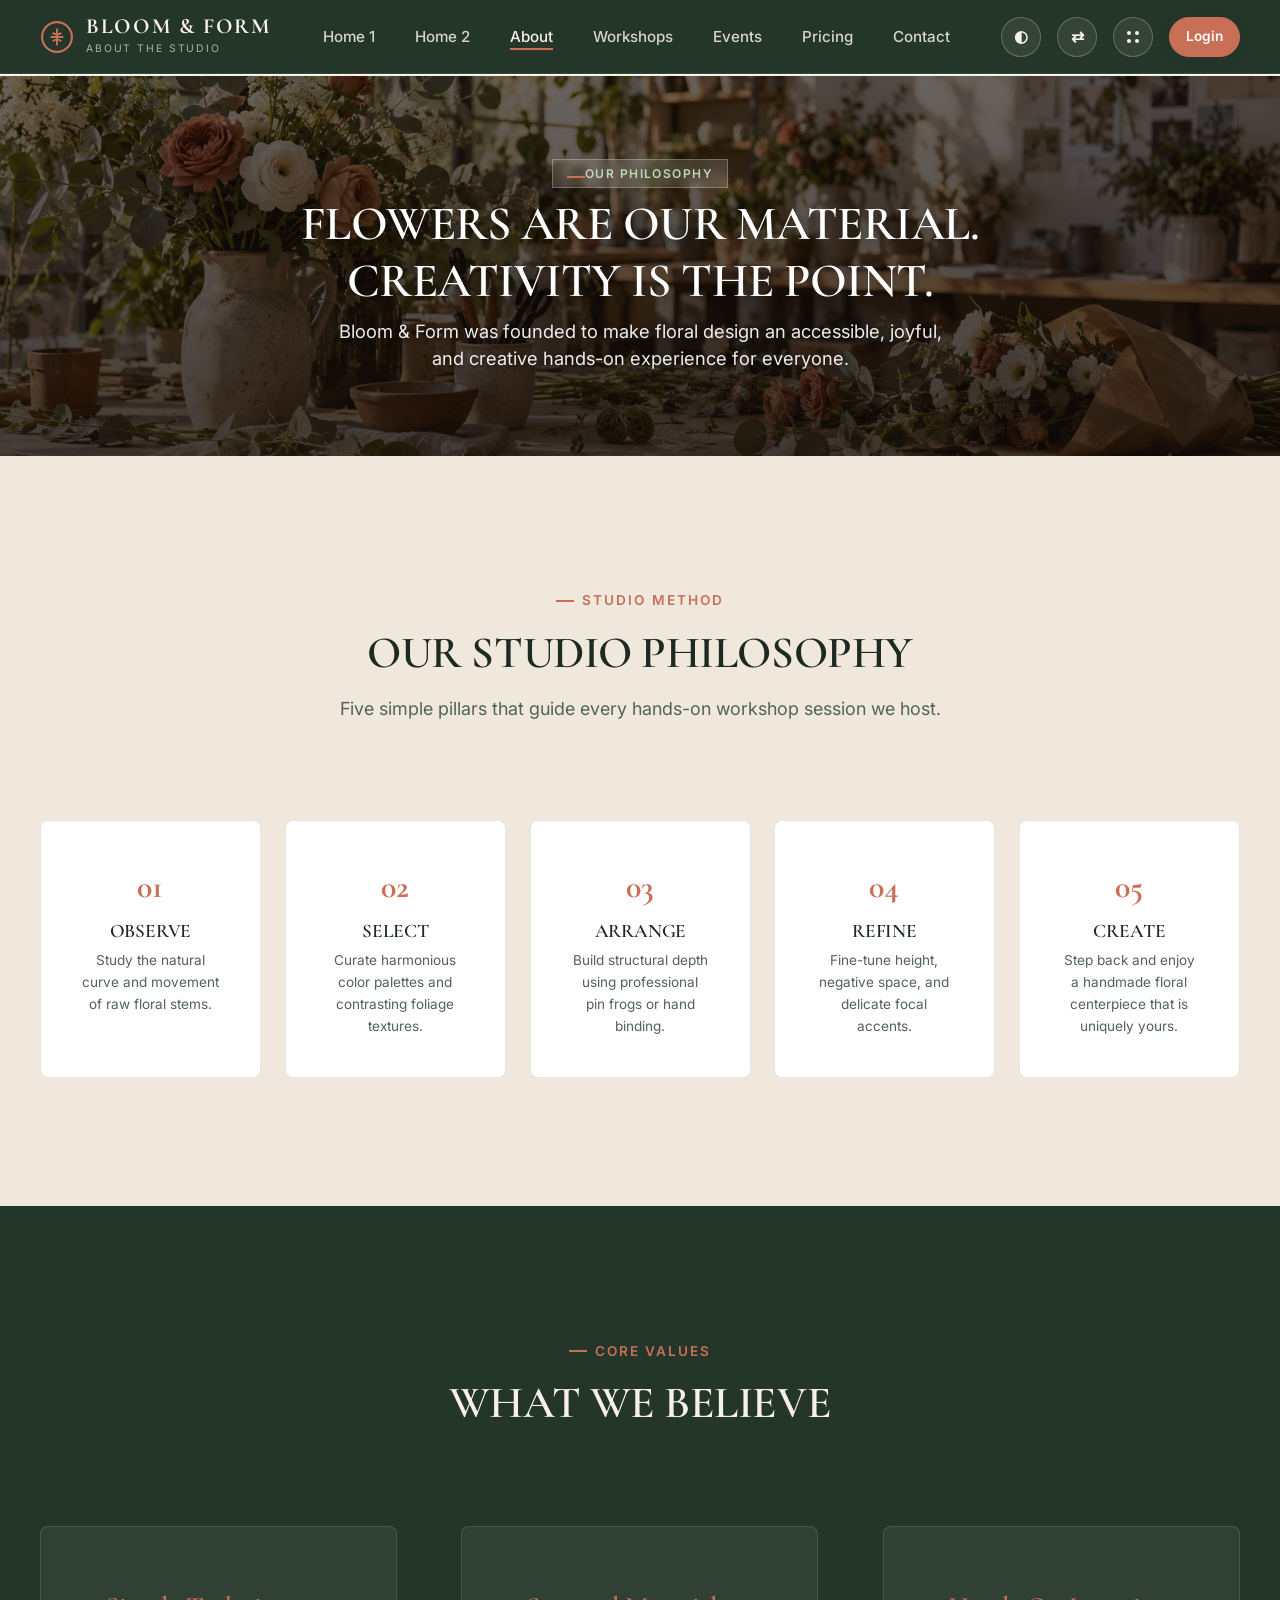
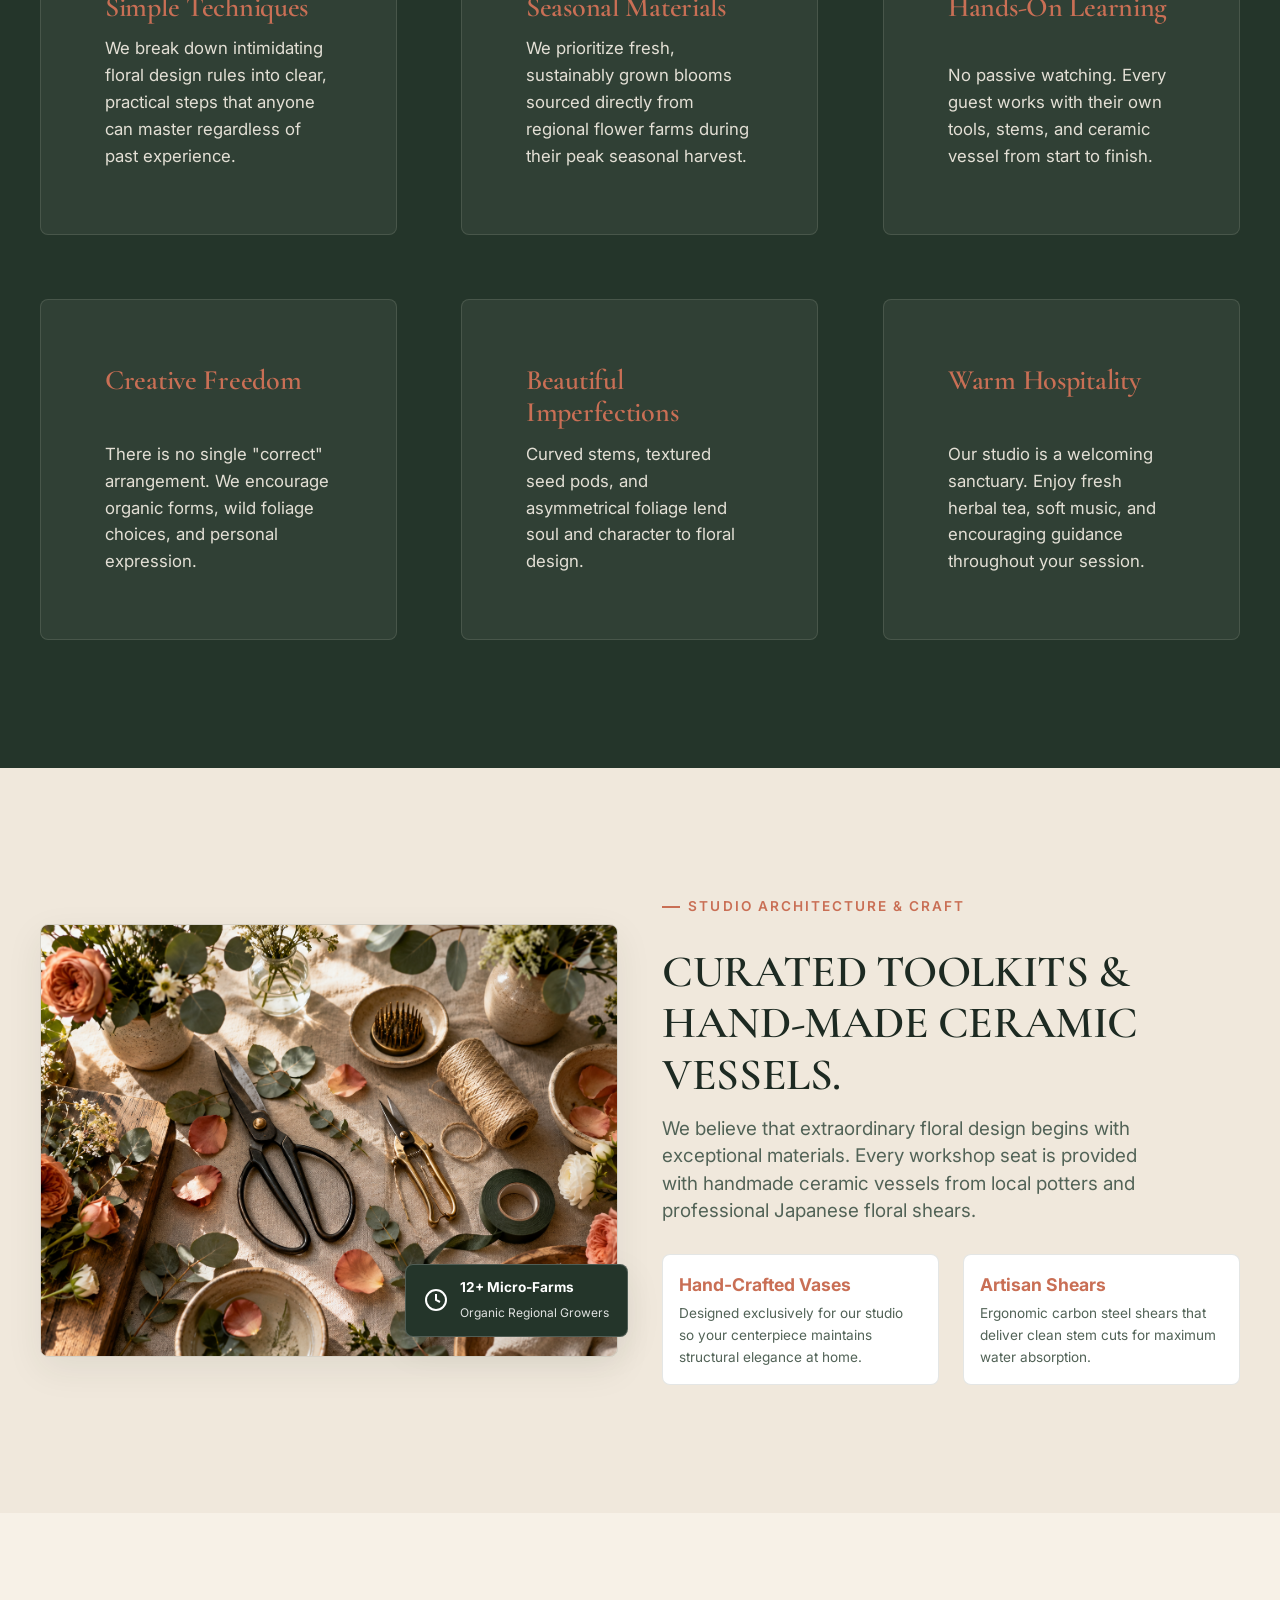
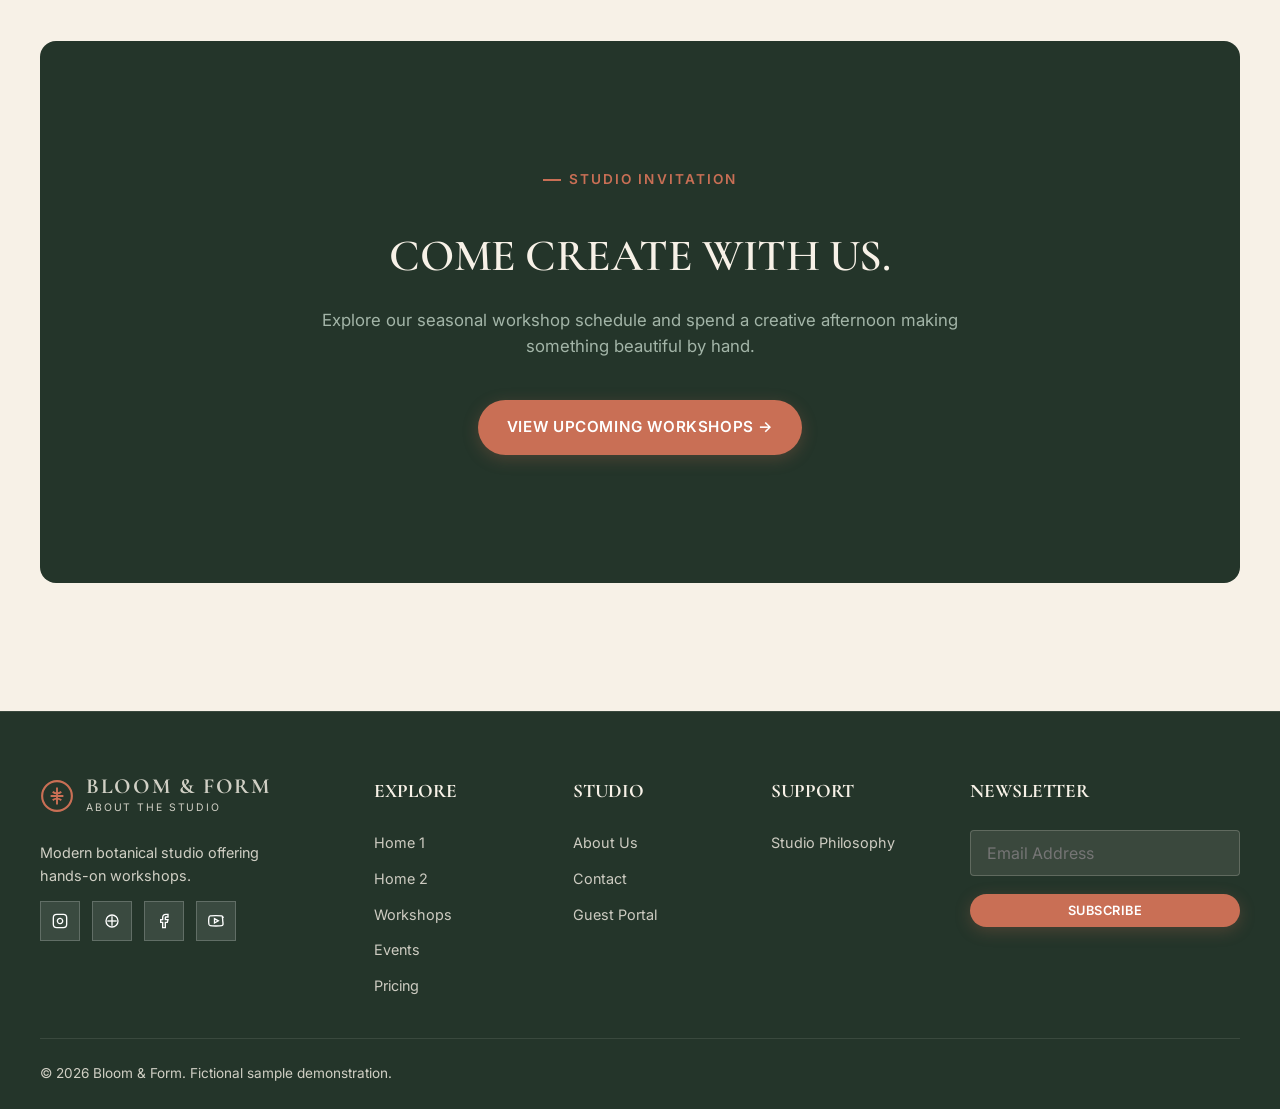
==== commit 8a43d391: "2nd comit" ====
--- a/about.html
+++ b/about.html
@@ -136,46 +136,47 @@
       </div>
     </section>
 
-    <!-- SECTION 03 — WHAT WE BELIEVE -->
-    <section class="section-padding">
+    <!-- SECTION 03 — WHAT WE BELIEVE / CORE VALUES -->
+    <section class="section-padding" style="padding-block: var(--space-3xl); background-color: var(--botanical-deep); color: var(--petal-cream);">
       <div class="container">
-        <div class="section-header center-align">
-          <span class="section-tag">CORE VALUES</span>
-          <h2>WHAT WE BELIEVE</h2>
+        <div class="section-header center-align" style="margin-bottom: var(--space-2xl);">
+          <span class="section-tag" style="color: var(--terracotta-bloom);">CORE VALUES</span>
+          <h2 style="color: var(--petal-cream);">WHAT WE BELIEVE</h2>
         </div>
 
         <div class="grid-3">
-          <div class="hover-petal-card" style="background: var(--bg-surface); padding: var(--space-xl); border-radius: var(--radius-md); border: 1px solid var(--border-color);">
+          <div class="hover-petal-card" style="background: rgba(247,241,231,0.06); padding: var(--space-xl); border-radius: var(--radius-md); border: 1px solid rgba(247,241,231,0.12); display: flex; flex-direction: column; justify-content: space-between; height: 100%;">
             <h3 style="color: var(--terracotta-bloom); margin-bottom: 12px;">Simple Techniques</h3>
-            <p>We break down intimidating floral design rules into clear, practical steps that anyone can master regardless of past experience.</p>
-          </div>
-
-          <div class="hover-petal-card" style="background: var(--bg-surface); padding: var(--space-xl); border-radius: var(--radius-md); border: 1px solid var(--border-color);">
+            <p style="color: var(--petal-cream); opacity: 0.9;">We break down intimidating floral design rules into clear, practical steps that anyone can master regardless of past experience.</p>
+          </div>
+
+          <div class="hover-petal-card" style="background: rgba(247,241,231,0.06); padding: var(--space-xl); border-radius: var(--radius-md); border: 1px solid rgba(247,241,231,0.12); display: flex; flex-direction: column; justify-content: space-between; height: 100%;">
             <h3 style="color: var(--terracotta-bloom); margin-bottom: 12px;">Seasonal Materials</h3>
-            <p>We prioritize fresh, sustainably grown blooms sourced directly from regional flower farms during their peak seasonal harvest.</p>
-          </div>
-
-          <div class="hover-petal-card" style="background: var(--bg-surface); padding: var(--space-xl); border-radius: var(--radius-md); border: 1px solid var(--border-color);">
+            <p style="color: var(--petal-cream); opacity: 0.9;">We prioritize fresh, sustainably grown blooms sourced directly from regional flower farms during their peak seasonal harvest.</p>
+          </div>
+
+          <div class="hover-petal-card" style="background: rgba(247,241,231,0.06); padding: var(--space-xl); border-radius: var(--radius-md); border: 1px solid rgba(247,241,231,0.12); display: flex; flex-direction: column; justify-content: space-between; height: 100%;">
             <h3 style="color: var(--terracotta-bloom); margin-bottom: 12px;">Hands-On Learning</h3>
-            <p>No passive watching. Every guest works with their own tools, stems, and ceramic vessel from start to finish.</p>
-          </div>
-
-          <div class="hover-petal-card" style="background: var(--bg-surface); padding: var(--space-xl); border-radius: var(--radius-md); border: 1px solid var(--border-color);">
+            <p style="color: var(--petal-cream); opacity: 0.9;">No passive watching. Every guest works with their own tools, stems, and ceramic vessel from start to finish.</p>
+          </div>
+
+          <div class="hover-petal-card" style="background: rgba(247,241,231,0.06); padding: var(--space-xl); border-radius: var(--radius-md); border: 1px solid rgba(247,241,231,0.12); display: flex; flex-direction: column; justify-content: space-between; height: 100%;">
             <h3 style="color: var(--terracotta-bloom); margin-bottom: 12px;">Creative Freedom</h3>
-            <p>There is no single "correct" arrangement. We encourage organic forms, wild foliage choices, and personal expression.</p>
-          </div>
-
-          <div class="hover-petal-card" style="background: var(--bg-surface); padding: var(--space-xl); border-radius: var(--radius-md); border: 1px solid var(--border-color);">
+            <p style="color: var(--petal-cream); opacity: 0.9;">There is no single "correct" arrangement. We encourage organic forms, wild foliage choices, and personal expression.</p>
+          </div>
+
+          <div class="hover-petal-card" style="background: rgba(247,241,231,0.06); padding: var(--space-xl); border-radius: var(--radius-md); border: 1px solid rgba(247,241,231,0.12); display: flex; flex-direction: column; justify-content: space-between; height: 100%;">
             <h3 style="color: var(--terracotta-bloom); margin-bottom: 12px;">Beautiful Imperfections</h3>
-            <p>Curved stems, textured seed pods, and asymmetrical foliage lend soul and character to floral design.</p>
-          </div>
-
-          <div class="hover-petal-card" style="background: var(--bg-surface); padding: var(--space-xl); border-radius: var(--radius-md); border: 1px solid var(--border-color);">
+            <p style="color: var(--petal-cream); opacity: 0.9;">Curved stems, textured seed pods, and asymmetrical foliage lend soul and character to floral design.</p>
+          </div>
+
+          <div class="hover-petal-card" style="background: rgba(247,241,231,0.06); padding: var(--space-xl); border-radius: var(--radius-md); border: 1px solid rgba(247,241,231,0.12); display: flex; flex-direction: column; justify-content: space-between; height: 100%;">
             <h3 style="color: var(--terracotta-bloom); margin-bottom: 12px;">Warm Hospitality</h3>
-            <p>Our studio is a welcoming sanctuary. Enjoy fresh herbal tea, soft music, and encouraging guidance throughout your session.</p>
-          </div>
-        </div>
-      </div>
+            <p style="color: var(--petal-cream); opacity: 0.9;">Our studio is a welcoming sanctuary. Enjoy fresh herbal tea, soft music, and encouraging guidance throughout your session.</p>
+          </div>
+        </div>
+      </div>
+    </section>
     <!-- ABOUT UNIQUE SECTION — ARTISAN TOOLKIT & LOCAL HARVEST LAB -->
     <section class="section-padding" style="background-color: var(--bg-surface-elevated);">
       <div class="container hero-grid" style="align-items: center;">
--- a/assets/css/style.css
+++ b/assets/css/style.css
@@ -1511,14 +1511,17 @@
 
 .event-list li {
   display: flex;
-  align-items: center;
+  align-items: flex-start;
   gap: 10px;
   font-size: 1rem;
+  text-align: left;
 }
 
 .event-list li::before {
   content: '✦';
   color: var(--terracotta-bloom);
+  flex-shrink: 0;
+  margin-top: 2px;
 }
 
 .event-image {
@@ -1542,8 +1545,15 @@
     margin-inline: auto !important;
   }
   .event-list {
-    align-items: center;
-    text-align: start;
+    align-items: flex-start;
+    text-align: left;
+    width: fit-content;
+    max-width: 100%;
+    margin-inline: auto;
+  }
+  .event-list li {
+    align-items: flex-start;
+    text-align: left;
   }
 }
 
@@ -1624,6 +1634,24 @@
   overflow: hidden;
   display: flex;
   flex-direction: column;
+  justify-content: space-between;
+  height: 100%;
+}
+
+.workshop-card > .btn {
+  margin-top: auto;
+  white-space: nowrap !important;
+  word-break: normal !important;
+}
+
+@media (max-width: 1024px) {
+  .workshop-card .btn {
+    white-space: nowrap !important;
+    word-break: normal !important;
+    font-size: 0.825rem !important;
+    padding: 10px 14px !important;
+    letter-spacing: 0.02em !important;
+  }
 }
 
 .workshop-card-img {
@@ -1779,15 +1807,67 @@
   display: none;
 }
 
+.form-row-2col {
+  display: grid;
+  grid-template-columns: 1fr 1fr;
+  gap: var(--space-md);
+}
+
+.contact-map-container {
+  height: 440px;
+  width: 100%;
+  border-radius: var(--radius-lg);
+  overflow: hidden;
+  border: 1px solid var(--border-color);
+  box-shadow: var(--shadow-md);
+  position: relative;
+}
+
+.contact-map-container iframe {
+  position: absolute;
+  top: 0;
+  left: 0;
+  width: 100% !important;
+  height: 100% !important;
+  min-height: 100% !important;
+  border: 0;
+}
+
 .contact-info-panel {
   display: flex;
   flex-direction: column;
   gap: var(--space-lg);
+}
+
+.contact-info-card {
+  background: var(--bg-surface);
+  padding: var(--space-xl);
+  border-radius: var(--radius-md);
+  border: 1px solid var(--border-color);
+  width: 100%;
+  box-sizing: border-box;
 }
 
 @media (max-width: 768px) {
   .contact-grid {
     grid-template-columns: 1fr;
+  }
+}
+
+@media (max-width: 600px) {
+  .contact-form,
+  .contact-info-card {
+    padding: 20px 16px !important;
+  }
+  .form-row-2col {
+    grid-template-columns: 1fr !important;
+    gap: var(--space-md);
+  }
+  .contact-map-container {
+    height: 380px !important;
+  }
+  .contact-map-section {
+    padding-block: var(--space-xl) !important;
   }
 }
 
@@ -1826,12 +1906,35 @@
 
 .auth-page-controls {
   position: fixed;
-  top: 20px;
-  inset-inline-end: 20px;
+  top: 24px;
+  inset-inline-end: 24px;
   display: flex;
   gap: 10px;
   align-items: center;
   z-index: 1000;
+}
+
+@media (max-width: 600px) {
+  .auth-top-bar {
+    display: flex;
+    justify-content: flex-end;
+    width: 100%;
+    margin-bottom: 12px;
+  }
+
+  .auth-page-controls {
+    position: static !important;
+  }
+
+  .auth-page-container,
+  .auth-page-container.register-container {
+    margin-top: 16px !important;
+    margin-bottom: 32px !important;
+  }
+
+  .login-card {
+    padding: 24px 20px !important;
+  }
 }
 
 .auth-page-controls .ctrl-btn {
@@ -2033,6 +2136,21 @@
 .newsletter-input-group {
   display: flex;
   gap: 8px;
+  align-items: center;
+  width: 100%;
+}
+
+.newsletter-input-group .form-control {
+  flex: 1;
+  min-width: 0;
+}
+
+.newsletter-input-group .btn {
+  white-space: nowrap !important;
+  word-break: normal !important;
+  flex-shrink: 0 !important;
+  padding: 10px 22px !important;
+  min-width: max-content !important;
 }
 
 .footer-bottom {
@@ -2073,6 +2191,9 @@
   }
   .newsletter-input-group {
     flex-direction: column;
+  }
+  .newsletter-input-group .btn {
+    width: 100% !important;
   }
 }
 
@@ -2219,6 +2340,59 @@
 .testimonial-card.featured-testimonial {
   animation: pulseGlow 6s infinite ease-in-out;
   border-color: var(--terracotta-bloom);
+}
+
+/* Guest Stories Cards Alignment */
+.guest-story-card {
+  background: rgba(247, 241, 231, 0.06);
+  padding: var(--space-xl);
+  border-radius: var(--radius-md);
+  border: 1px solid rgba(247, 241, 231, 0.12);
+  display: flex;
+  flex-direction: column;
+  justify-content: space-between;
+  height: 100%;
+  box-sizing: border-box;
+}
+
+.guest-story-content {
+  display: flex;
+  flex-direction: column;
+}
+
+.guest-story-stars {
+  color: var(--terracotta-bloom);
+  font-size: 1.2rem;
+  margin-bottom: 12px;
+}
+
+.guest-story-quote {
+  color: var(--petal-cream);
+  font-style: italic;
+  margin-bottom: 16px;
+  font-size: 0.95rem;
+  line-height: 1.6;
+}
+
+.guest-story-author {
+  font-weight: 600;
+  font-size: 0.9rem;
+  color: var(--terracotta-bloom);
+  margin-top: auto;
+  padding-top: 12px;
+}
+
+@media (min-width: 601px) and (max-width: 1024px) {
+  .guest-story-card {
+    padding: 20px !important;
+  }
+  .guest-story-quote {
+    font-size: 0.9rem;
+    line-height: 1.5;
+  }
+  .guest-story-author {
+    font-size: 0.85rem;
+  }
 }
 
 /* Botanical Palette Grid (Home 2) */
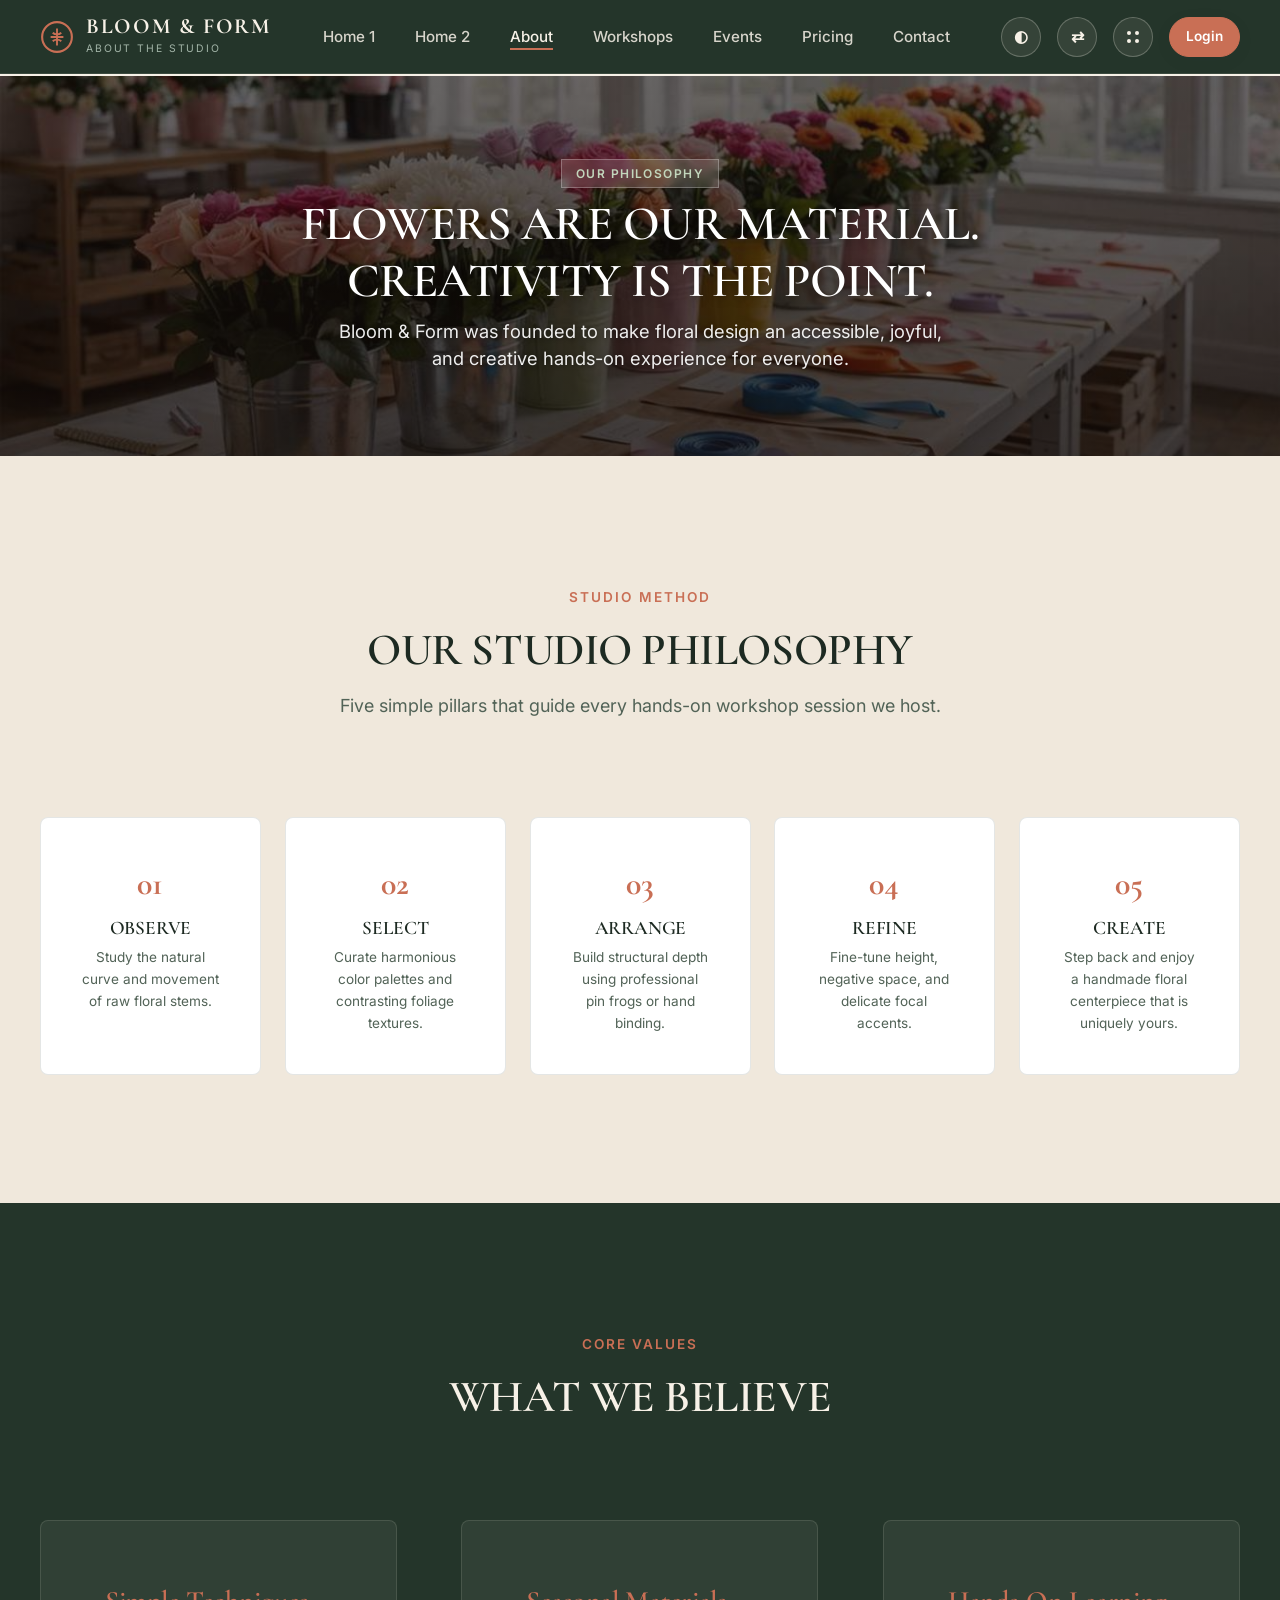
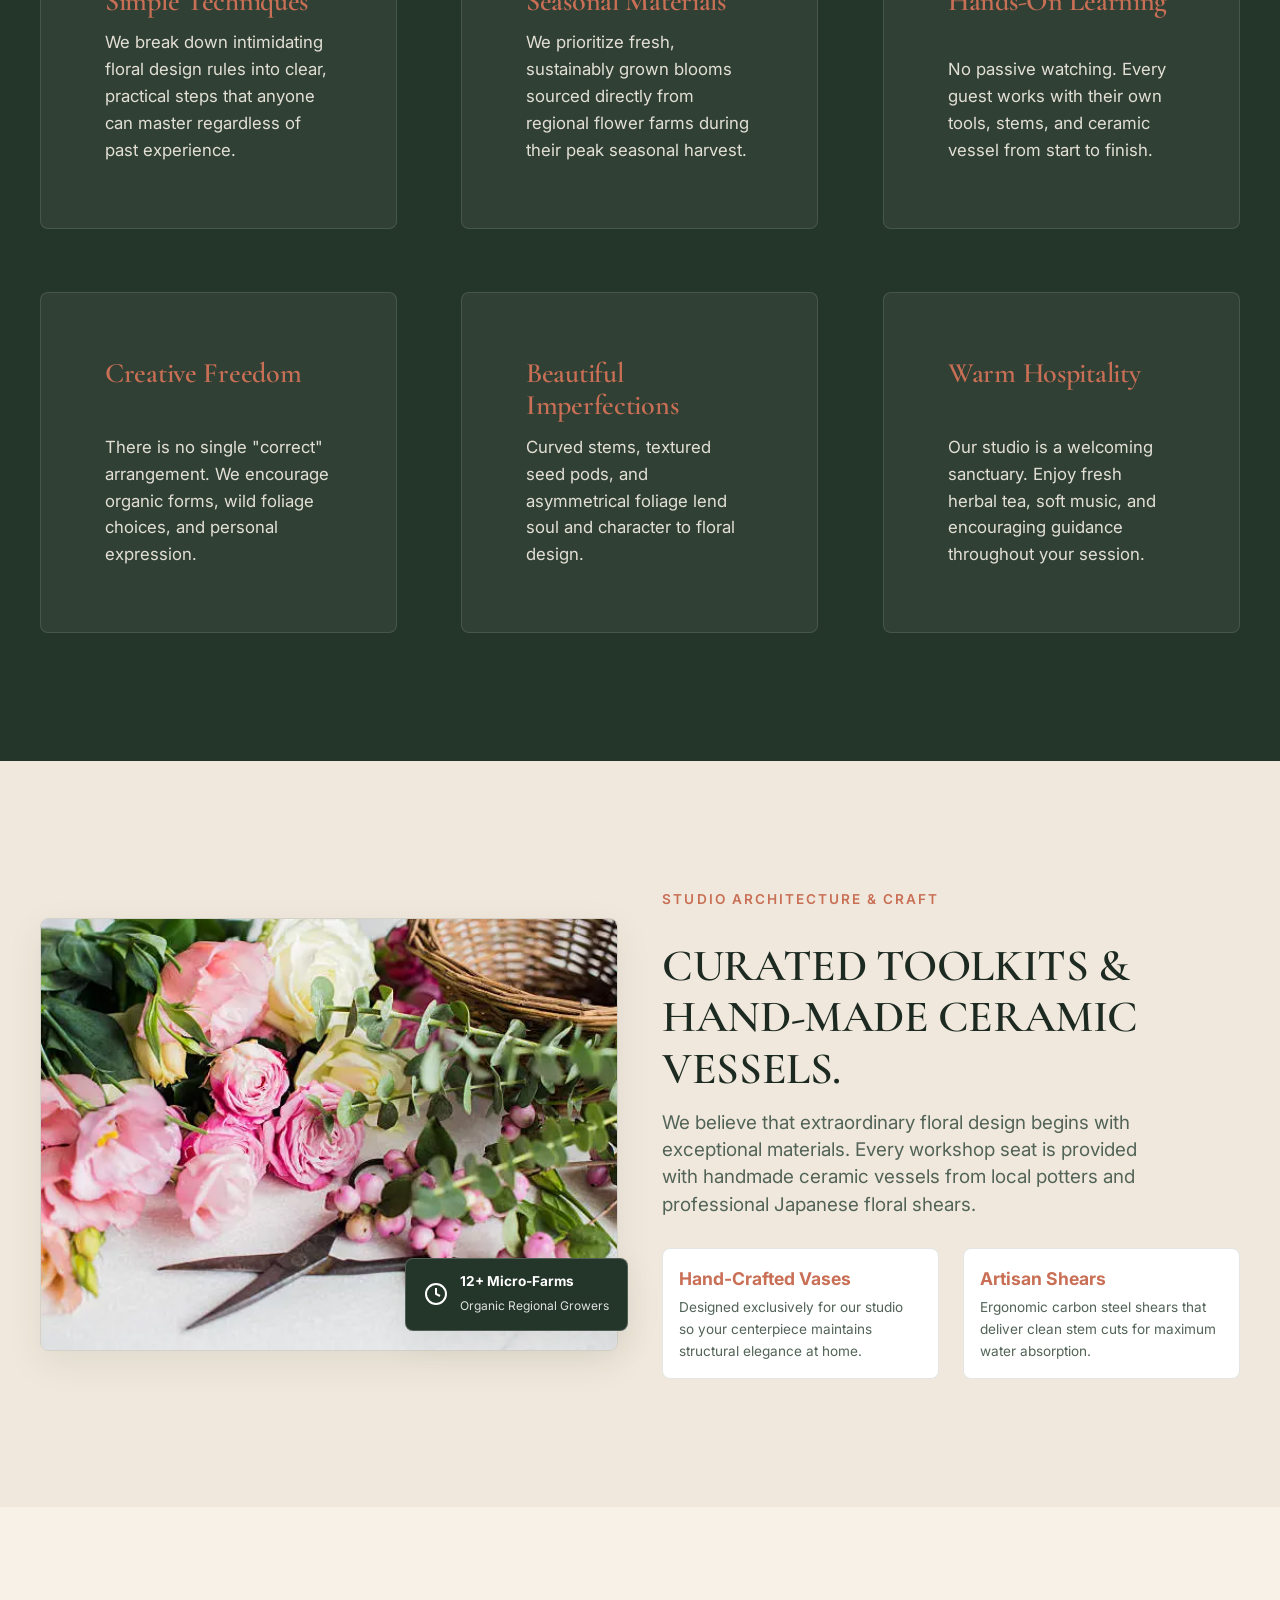
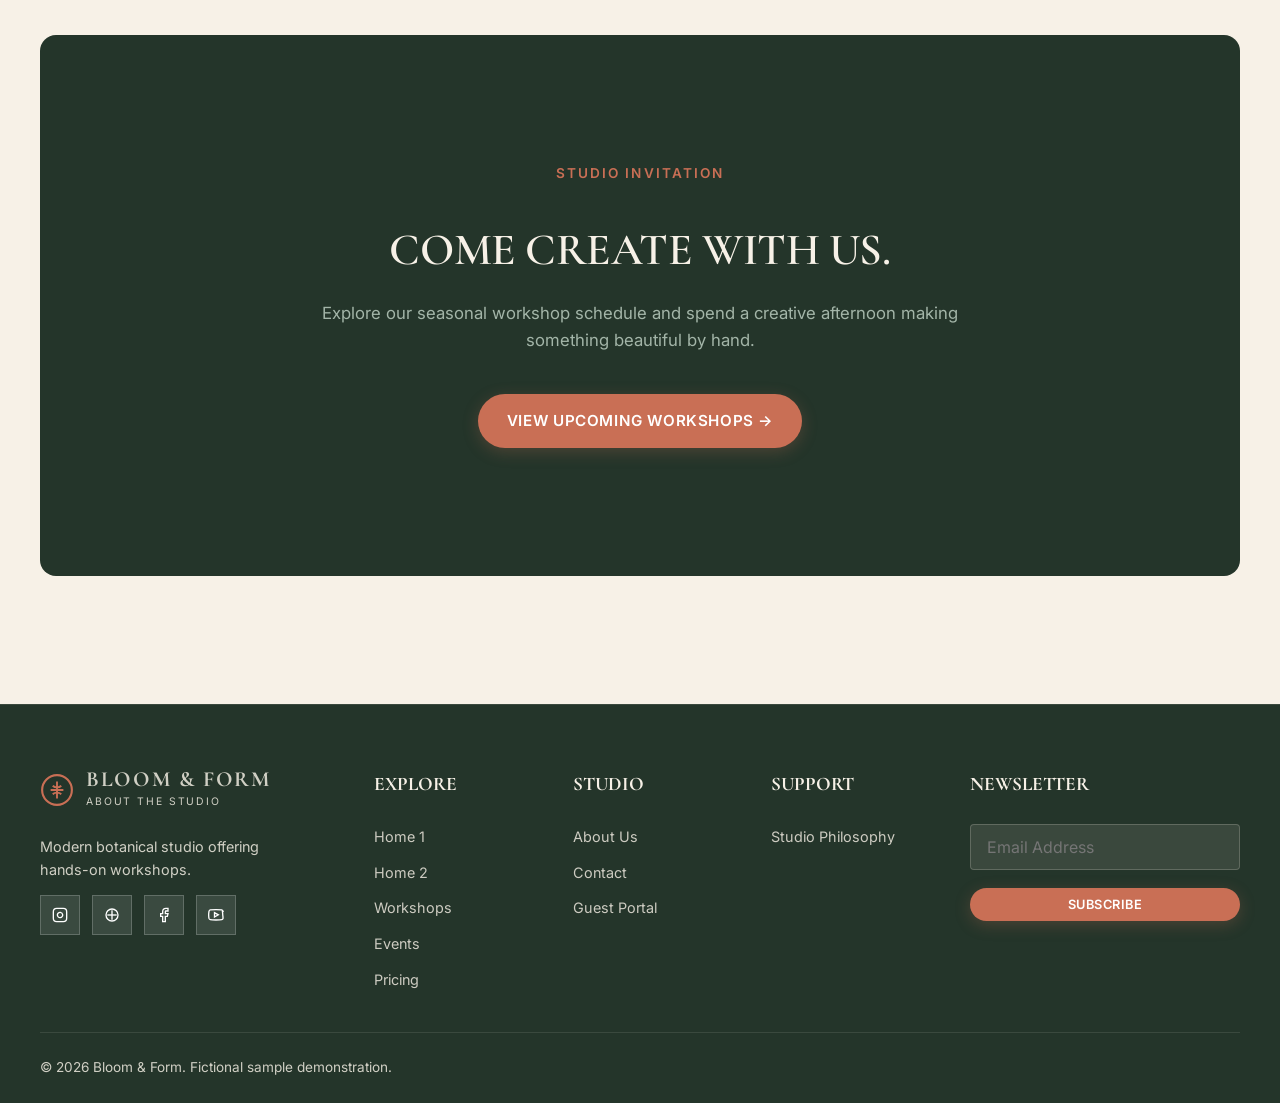
==== commit 3fcdd85d: "3rd comit" ====
--- a/about.html
+++ b/about.html
@@ -83,7 +83,7 @@
 
   <main>
     <!-- SECTION 01 — HERO -->
-    <section class="inner-hero" style="background-image: url('assets/images/1.png');">
+    <section class="inner-hero" style="background-image: url('assets/images/n.jpg');">
       <div class="container">
         <span class="section-tag">OUR PHILOSOPHY</span>
         <h1>FLOWERS ARE OUR MATERIAL.<br>CREATIVITY IS THE POINT.</h1>
@@ -182,7 +182,7 @@
       <div class="container hero-grid" style="align-items: center;">
         <div class="hero-image-wrapper" style="position: relative;">
           <div class="hero-image-frame image-leaf-container hover-petal-card">
-            <img src="assets/images/2.png" alt="Botanical artisan toolkit and ceramics">
+            <img src="assets/images/n10.jpg" alt="Botanical artisan toolkit, shears, and regional materials">
           </div>
           <div class="hero-badge-float float-badge-anim" style="bottom: 20px; top: auto; inset-inline-end: -10px; inset-inline-start: auto; background: var(--botanical-deep); color: #FFF; border: 1px solid rgba(255,255,255,0.2);">
             <svg width="24" height="24" viewBox="0 0 24 24" fill="none" stroke="currentColor" stroke-width="2"><circle cx="12" cy="12" r="10"/><path d="M12 6v6l4 2"/></svg>
--- a/assets/css/style.css
+++ b/assets/css/style.css
@@ -208,13 +208,8 @@
   margin-bottom: var(--space-sm);
 }
 
-.section-tag::before {
-  content: "";
-  display: inline-block;
-  width: 18px;
-  height: 2px;
-  background-color: var(--terracotta-bloom);
-}
+/* Section tag indicator removed for cleaner appearance */
+
 
 .section-header p {
   margin-top: var(--space-sm);
@@ -805,13 +800,13 @@
   gap: var(--space-sm);
 }
 
-@media (max-width: 1024px) {
+@media (max-width: 1100px) {
   .nav-links, .nav-actions {
-    display: none;
+    display: none !important;
   }
 
   .mobile-hamburger {
-    display: block;
+    display: block !important;
   }
 }
 
@@ -1713,6 +1708,245 @@
   }
 }
 
+/* Workshop Journey Badges & Learning Outcomes */
+.workshop-activities-list {
+  list-style: none;
+  padding: 0;
+  margin: 0;
+  display: flex;
+  flex-direction: column;
+  gap: 6px;
+  font-size: 0.85rem;
+  color: var(--text-muted);
+}
+
+.workshop-activities-list li {
+  position: relative;
+  padding-inline-start: 14px;
+}
+
+.workshop-activities-list li::before {
+  content: "•";
+  color: var(--terracotta-bloom);
+  position: absolute;
+  inset-inline-start: 0;
+  font-weight: bold;
+}
+
+.workshop-outcomes-pill {
+  display: inline-flex;
+  align-items: center;
+  gap: 6px;
+  font-size: 0.75rem;
+  font-weight: 600;
+  letter-spacing: 0.04em;
+  background-color: var(--terracotta-light);
+  color: var(--terracotta-bloom);
+  padding: 3px 8px;
+  border-radius: var(--radius-sm);
+  margin-top: 4px;
+}
+
+.journey-step-badge {
+  display: inline-block;
+  font-size: 0.72rem;
+  font-weight: 700;
+  letter-spacing: 0.08em;
+  text-transform: uppercase;
+  color: var(--terracotta-bloom);
+  margin-bottom: 2px;
+}
+
+/* ==========================================================================
+   INTERACTIVE WORKSHOP WORKBENCH & STEM BUILDER
+   ========================================================================== */
+
+.workbench-container {
+  background: var(--bg-surface);
+  border: 1px solid var(--border-color);
+  border-radius: var(--radius-lg);
+  padding: clamp(1.5rem, 3vw, 2.5rem);
+  box-shadow: var(--shadow-md);
+  margin-top: var(--space-xl);
+}
+
+.workbench-grid {
+  display: grid;
+  grid-template-columns: 1.15fr 0.85fr;
+  gap: var(--space-2xl);
+  align-items: center;
+}
+
+@media (max-width: 900px) {
+  .workbench-grid {
+    grid-template-columns: 1fr;
+    gap: var(--space-xl);
+  }
+}
+
+.workbench-stage {
+  position: relative;
+  background: radial-gradient(circle at 50% 50%, var(--bg-surface-elevated) 0%, var(--bg-primary) 100%);
+  border: 1px solid var(--border-color);
+  border-radius: var(--radius-md);
+  padding: var(--space-xl);
+  display: flex;
+  flex-direction: column;
+  align-items: center;
+  justify-content: center;
+  min-height: 380px;
+  overflow: hidden;
+}
+
+.workbench-stage img {
+  max-height: 280px;
+  object-fit: contain;
+  transition: transform var(--transition-smooth), opacity var(--transition-fast);
+  filter: drop-shadow(0 14px 24px rgba(36, 53, 42, 0.18));
+}
+
+.workbench-stage-badge {
+  position: absolute;
+  top: 16px;
+  inset-inline-start: 16px;
+  background: var(--botanical-deep);
+  color: var(--petal-cream);
+  font-size: 0.72rem;
+  letter-spacing: 0.08em;
+  text-transform: uppercase;
+  padding: 4px 10px;
+  border-radius: var(--radius-pill);
+  font-weight: 600;
+}
+
+.workbench-step-indicators {
+  display: flex;
+  gap: 8px;
+  margin-top: 16px;
+}
+
+.workbench-dot {
+  width: 10px;
+  height: 10px;
+  border-radius: 50%;
+  background: var(--border-color);
+  transition: all var(--transition-fast);
+}
+
+.workbench-dot.active {
+  background: var(--terracotta-bloom);
+  transform: scale(1.3);
+}
+
+/* Hotspots on Stage */
+.stage-hotspot {
+  position: absolute;
+  width: 28px;
+  height: 28px;
+  border-radius: 50%;
+  background: var(--terracotta-bloom);
+  color: #fff;
+  display: flex;
+  align-items: center;
+  justify-content: center;
+  font-size: 0.75rem;
+  font-weight: 700;
+  cursor: pointer;
+  box-shadow: 0 0 0 0 rgba(201, 111, 85, 0.7);
+  animation: pulse-hotspot 2s infinite;
+  transition: transform var(--transition-fast);
+  z-index: 10;
+}
+
+.stage-hotspot:hover {
+  transform: scale(1.15);
+}
+
+@keyframes pulse-hotspot {
+  0% {
+    box-shadow: 0 0 0 0 rgba(201, 111, 85, 0.7);
+  }
+  70% {
+    box-shadow: 0 0 0 10px rgba(201, 111, 85, 0);
+  }
+  100% {
+    box-shadow: 0 0 0 0 rgba(201, 111, 85, 0);
+  }
+}
+
+.workbench-panel-title {
+  font-family: var(--font-serif);
+  font-size: 1.85rem;
+  color: var(--text-main);
+  margin-bottom: 8px;
+}
+
+.workbench-controls-group {
+  margin-block: var(--space-md);
+}
+
+.workbench-controls-label {
+  font-size: 0.8rem;
+  font-weight: 700;
+  letter-spacing: 0.08em;
+  text-transform: uppercase;
+  color: var(--terracotta-bloom);
+  margin-bottom: 8px;
+  display: block;
+}
+
+.workbench-btn-group {
+  display: flex;
+  flex-wrap: wrap;
+  gap: 8px;
+}
+
+.workbench-selector-btn {
+  background: var(--bg-primary);
+  border: 1px solid var(--border-color);
+  color: var(--text-main);
+  padding: 8px 14px;
+  border-radius: var(--radius-pill);
+  font-size: 0.825rem;
+  font-weight: 600;
+  cursor: pointer;
+  transition: all var(--transition-fast);
+}
+
+.workbench-selector-btn:hover {
+  border-color: var(--terracotta-bloom);
+  color: var(--terracotta-bloom);
+}
+
+.workbench-selector-btn.active {
+  background: var(--terracotta-bloom);
+  border-color: var(--terracotta-bloom);
+  color: #fff;
+  box-shadow: 0 4px 12px rgba(201, 111, 85, 0.25);
+}
+
+.workbench-live-card {
+  background: var(--bg-surface-elevated);
+  border: 1px solid var(--border-color);
+  border-radius: var(--radius-md);
+  padding: 16px;
+  margin-top: var(--space-md);
+}
+
+.workbench-live-card strong {
+  display: block;
+  font-size: 0.95rem;
+  color: var(--text-main);
+  margin-bottom: 4px;
+}
+
+.workbench-live-card p {
+  font-size: 0.88rem;
+  color: var(--text-muted);
+  line-height: 1.5;
+  margin: 0;
+}
+
 /* ==========================================================================
    PRICING COMPARISON TABLE
    ========================================================================== */
@@ -2631,3 +2865,380 @@
     word-break: break-word !important;
   }
 }
+
+/* ==========================================================================
+   WORKSHOP 4-STEP ALTERNATING TIMELINE SECTION (CENTER LINE, RIGHT/LEFT, RTL & MOBILE)
+   ========================================================================== */
+
+.steps-timeline-section {
+  position: relative;
+  background-color: var(--bg-surface-elevated);
+  border-block: 1px solid var(--border-color);
+  overflow: hidden;
+}
+
+.steps-timeline-container {
+  position: relative;
+  max-width: 1100px;
+  margin-inline: auto;
+  padding-block: var(--space-xl) var(--space-md);
+}
+
+/* Center vertical line */
+.steps-timeline-container::before {
+  content: "";
+  position: absolute;
+  top: 0;
+  bottom: 0;
+  left: 50%;
+  width: 3px;
+  background: linear-gradient(
+    180deg,
+    rgba(201, 111, 85, 0.15) 0%,
+    var(--terracotta-bloom) 15%,
+    var(--terracotta-bloom) 85%,
+    rgba(201, 111, 85, 0.15) 100%
+  );
+  transform: translateX(-50%);
+  border-radius: var(--radius-pill);
+  z-index: 1;
+}
+
+/* Timeline Step Row */
+.timeline-step-row {
+  position: relative;
+  display: flex;
+  align-items: center;
+  margin-bottom: clamp(2.5rem, 5vw, 4rem);
+  width: 100%;
+  box-sizing: border-box;
+}
+
+.timeline-step-row:last-child {
+  margin-bottom: 0;
+}
+
+/* Half width blocks */
+.timeline-card-col {
+  width: 50%;
+  box-sizing: border-box;
+  z-index: 2;
+}
+
+.timeline-empty-col {
+  width: 50%;
+  box-sizing: border-box;
+}
+
+/* Left step positioning */
+.timeline-step-left {
+  flex-direction: row;
+}
+
+.timeline-step-left .timeline-card-col {
+  padding-right: clamp(2rem, 4vw, 3.5rem);
+  padding-left: 0;
+  text-align: right;
+}
+
+/* Right step positioning */
+.timeline-step-right {
+  flex-direction: row-reverse;
+}
+
+.timeline-step-right .timeline-card-col {
+  padding-left: clamp(2rem, 4vw, 3.5rem);
+  padding-right: 0;
+  text-align: left;
+}
+
+/* Center Node / Number Badge */
+.timeline-center-node {
+  position: absolute;
+  top: 50%;
+  left: 50%;
+  transform: translate(-50%, -50%);
+  width: 52px;
+  height: 52px;
+  border-radius: 50%;
+  background-color: var(--bg-surface);
+  border: 3px solid var(--terracotta-bloom);
+  box-shadow: 0 0 0 6px var(--bg-surface-elevated), 0 8px 24px rgba(201, 111, 85, 0.28);
+  display: flex;
+  align-items: center;
+  justify-content: center;
+  z-index: 3;
+  transition: all var(--transition-smooth);
+}
+
+.timeline-step-row:hover .timeline-center-node {
+  background-color: var(--terracotta-bloom);
+  transform: translate(-50%, -50%) scale(1.15);
+  box-shadow: 0 0 0 8px rgba(201, 111, 85, 0.25), 0 12px 30px rgba(201, 111, 85, 0.4);
+}
+
+.timeline-node-num {
+  font-family: var(--font-serif);
+  font-size: 1.25rem;
+  font-weight: 700;
+  color: var(--terracotta-bloom);
+  transition: color var(--transition-smooth);
+}
+
+.timeline-step-row:hover .timeline-node-num {
+  color: #ffffff;
+}
+
+/* Timeline Card Design */
+.timeline-step-card {
+  background-color: var(--bg-surface);
+  border: 1px solid var(--border-color);
+  border-radius: var(--radius-lg);
+  padding: clamp(1.4rem, 2.5vw, 2rem);
+  box-shadow: var(--shadow-md);
+  transition: all var(--transition-smooth);
+  position: relative;
+  display: inline-block;
+  width: 100%;
+}
+
+.timeline-step-card:hover {
+  border-color: var(--terracotta-bloom);
+  transform: translateY(-4px);
+  box-shadow: var(--shadow-lg), 0 16px 36px rgba(201, 111, 85, 0.12);
+}
+
+/* Connector Pointer Arrow */
+.timeline-step-card::after {
+  content: "";
+  position: absolute;
+  top: 50%;
+  width: 16px;
+  height: 16px;
+  background-color: var(--bg-surface);
+  border-top: 1px solid var(--border-color);
+  border-right: 1px solid var(--border-color);
+  transform: translateY(-50%) rotate(45deg);
+  transition: border-color var(--transition-smooth);
+  z-index: 1;
+}
+
+.timeline-step-left .timeline-step-card::after {
+  right: -9px;
+  border-left: none;
+  border-bottom: none;
+}
+
+.timeline-step-right .timeline-step-card::after {
+  left: -9px;
+  border-right: none;
+  border-top: none;
+  border-left: 1px solid var(--border-color);
+  border-bottom: 1px solid var(--border-color);
+}
+
+.timeline-step-card:hover::after {
+  border-color: var(--terracotta-bloom);
+}
+
+/* Text alignments inside cards */
+.timeline-step-left .timeline-step-card {
+  text-align: right;
+}
+
+.timeline-step-right .timeline-step-card {
+  text-align: left;
+}
+
+/* Inner badges and pill alignment */
+.timeline-step-left .timeline-step-badges {
+  justify-content: flex-end;
+}
+
+.timeline-step-right .timeline-step-badges {
+  justify-content: flex-start;
+}
+
+.timeline-step-badges {
+  display: flex;
+  flex-wrap: wrap;
+  gap: 8px;
+  margin-top: 14px;
+}
+
+/* ==========================================================================
+   RTL Desktop Timeline Support
+   In RTL mode:
+   - flex container reverses direction naturally unless controlled.
+   - We enforce strict physical column positioning so cards sit comfortably on either side of the center line.
+   - Step 1 & 3: sits on the right of the center line, pointing inward (to the left towards the center node). Text aligned to right.
+   - Step 2 & 4: sits on the left of the center line, pointing inward (to the right towards the center node). Text aligned to right.
+   ========================================================================== */
+
+[dir="rtl"] .steps-timeline-container::before {
+  left: 50% !important;
+  right: auto !important;
+  transform: translateX(-50%) !important;
+}
+
+/* In RTL:
+   timeline-step-left: we want it placed on the RIGHT side of the center line.
+   In RTL flex, default row starts from the right edge!
+   So flex-direction: row puts .timeline-card-col on the RIGHT, and .timeline-empty-col on the LEFT!
+*/
+[dir="rtl"] .timeline-step-left {
+  flex-direction: row !important;
+}
+
+[dir="rtl"] .timeline-step-left .timeline-card-col {
+  padding-left: clamp(2rem, 4vw, 3.5rem) !important;
+  padding-right: 0 !important;
+  text-align: right !important;
+}
+
+[dir="rtl"] .timeline-step-left .timeline-step-card {
+  text-align: right !important;
+}
+
+/* For step-left on the right side of the vertical line, the pointer arrow must point LEFT toward the center */
+[dir="rtl"] .timeline-step-left .timeline-step-card::after {
+  left: -9px !important;
+  right: auto !important;
+  border-left: 1px solid var(--border-color) !important;
+  border-bottom: 1px solid var(--border-color) !important;
+  border-right: none !important;
+  border-top: none !important;
+}
+
+/* In RTL:
+   timeline-step-right: we want it placed on the LEFT side of the center line.
+   flex-direction: row-reverse in RTL starts from the left edge!
+   So .timeline-card-col sits on the LEFT, and .timeline-empty-col sits on the RIGHT!
+*/
+[dir="rtl"] .timeline-step-right {
+  flex-direction: row-reverse !important;
+}
+
+[dir="rtl"] .timeline-step-right .timeline-card-col {
+  padding-right: clamp(2rem, 4vw, 3.5rem) !important;
+  padding-left: 0 !important;
+  text-align: right !important;
+}
+
+[dir="rtl"] .timeline-step-right .timeline-step-card {
+  text-align: right !important;
+}
+
+/* For step-right on the left side of the vertical line, the pointer arrow must point RIGHT toward the center */
+[dir="rtl"] .timeline-step-right .timeline-step-card::after {
+  right: -9px !important;
+  left: auto !important;
+  border-right: 1px solid var(--border-color) !important;
+  border-top: 1px solid var(--border-color) !important;
+  border-left: none !important;
+  border-bottom: none !important;
+}
+
+[dir="rtl"] .timeline-step-left .timeline-step-badges,
+[dir="rtl"] .timeline-step-right .timeline-step-badges {
+  justify-content: flex-start !important;
+}
+
+/* Tablet & Mobile Responsiveness (< 900px) */
+@media (max-width: 899px) {
+  .steps-timeline-container::before {
+    left: 28px !important;
+    right: auto !important;
+    transform: none !important;
+  }
+
+  [dir="rtl"] .steps-timeline-container::before {
+    right: 28px !important;
+    left: auto !important;
+    transform: none !important;
+  }
+
+  .timeline-step-row {
+    flex-direction: column !important;
+    align-items: flex-start;
+    padding-left: 68px;
+    padding-right: 0;
+    margin-bottom: 2rem;
+  }
+
+  [dir="rtl"] .timeline-step-row {
+    padding-right: 68px !important;
+    padding-left: 0 !important;
+  }
+
+  .timeline-card-col {
+    width: 100% !important;
+    padding: 0 !important;
+    text-align: left !important;
+  }
+
+  [dir="rtl"] .timeline-card-col {
+    text-align: right !important;
+  }
+
+  .timeline-empty-col {
+    display: none !important;
+  }
+
+  .timeline-center-node {
+    top: 24px !important;
+    left: 28px !important;
+    right: auto !important;
+    transform: translate(-50%, 0) !important;
+    width: 44px;
+    height: 44px;
+  }
+
+  [dir="rtl"] .timeline-center-node {
+    right: 28px !important;
+    left: auto !important;
+    transform: translate(50%, 0) !important;
+  }
+
+  .timeline-step-card {
+    text-align: left !important;
+    padding: 1.25rem !important;
+  }
+
+  [dir="rtl"] .timeline-step-card {
+    text-align: right !important;
+  }
+
+  /* Triangle points toward the left line in LTR */
+  .timeline-step-card::after {
+    left: -8px !important;
+    right: auto !important;
+    top: 24px !important;
+    border-right: none !important;
+    border-top: none !important;
+    border-left: 1px solid var(--border-color) !important;
+    border-bottom: 1px solid var(--border-color) !important;
+    transform: rotate(45deg) !important;
+  }
+
+  /* Triangle points toward the right line in RTL */
+  [dir="rtl"] .timeline-step-card::after {
+    right: -8px !important;
+    left: auto !important;
+    top: 24px !important;
+    border-left: none !important;
+    border-bottom: none !important;
+    border-right: 1px solid var(--border-color) !important;
+    border-top: 1px solid var(--border-color) !important;
+    transform: rotate(45deg) !important;
+  }
+
+  .timeline-step-badges {
+    justify-content: flex-start !important;
+  }
+
+  [dir="rtl"] .timeline-step-badges {
+    justify-content: flex-start !important;
+  }
+}
+
